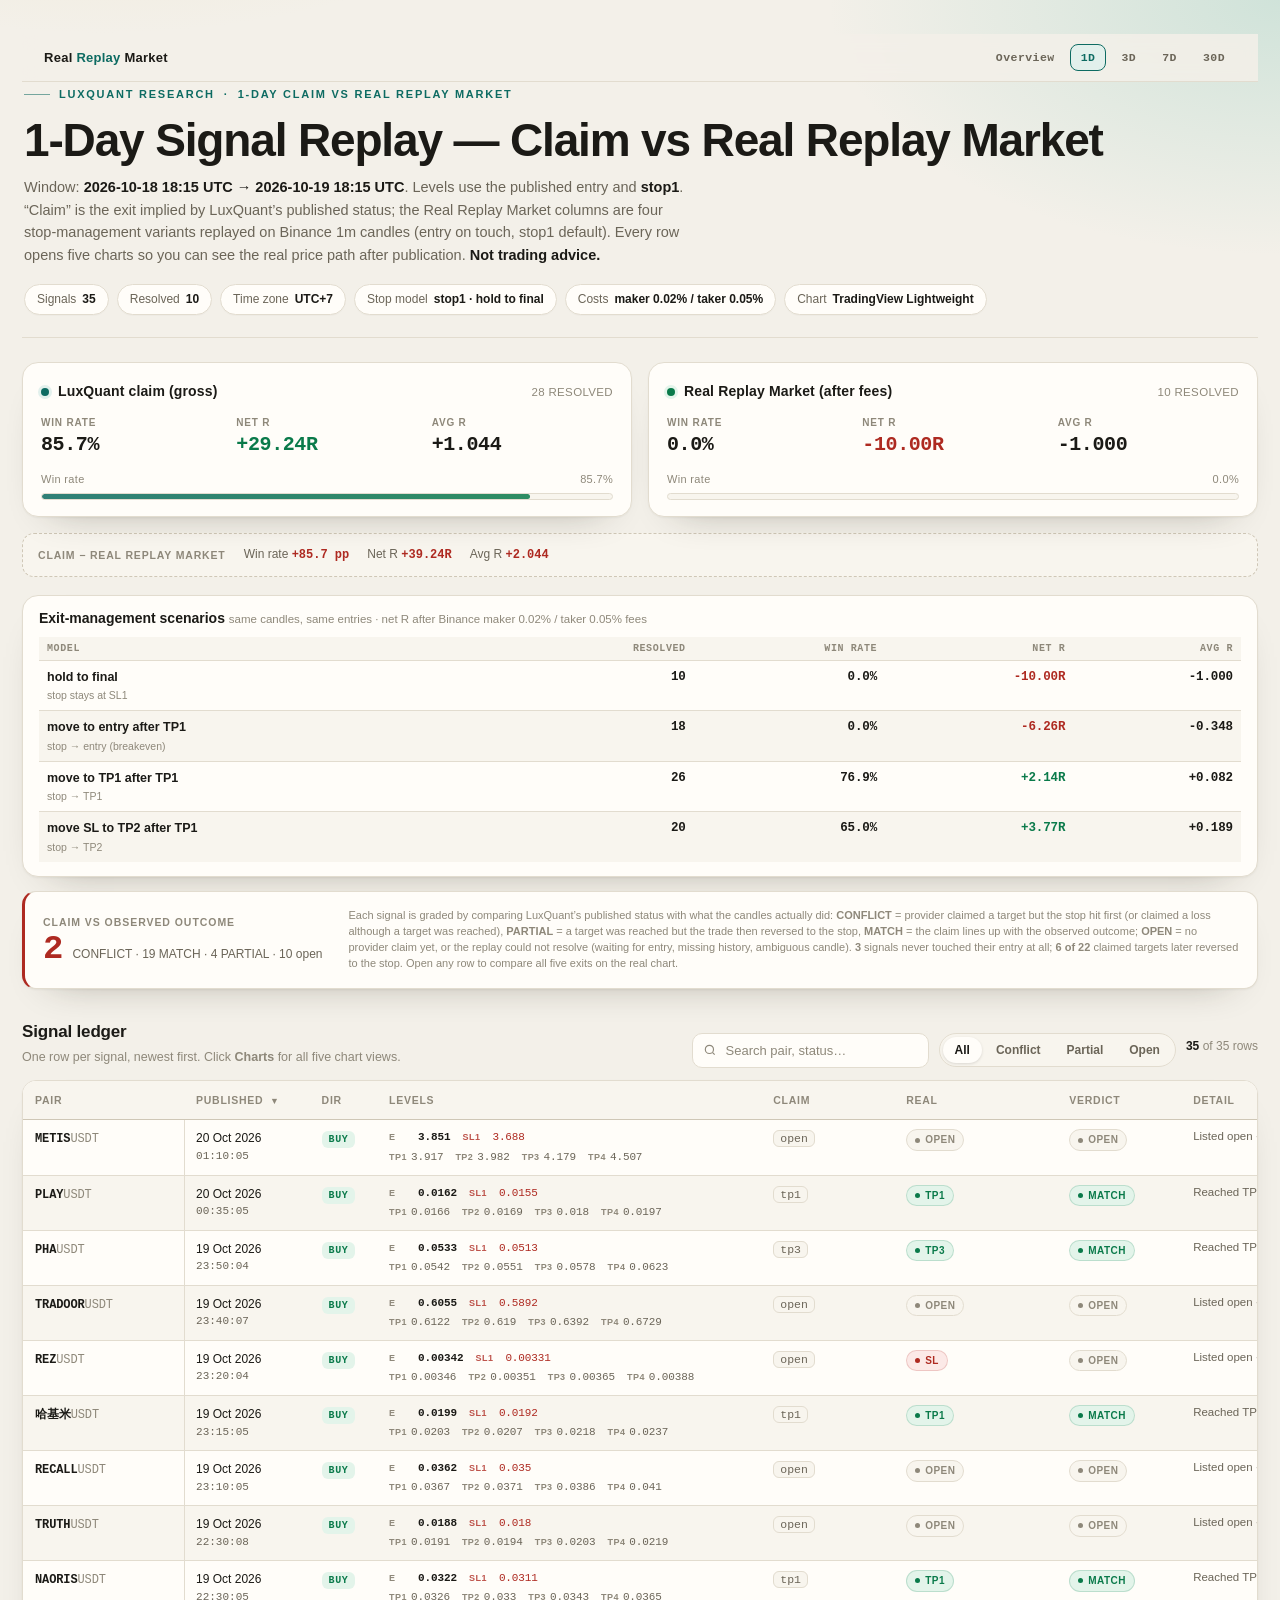
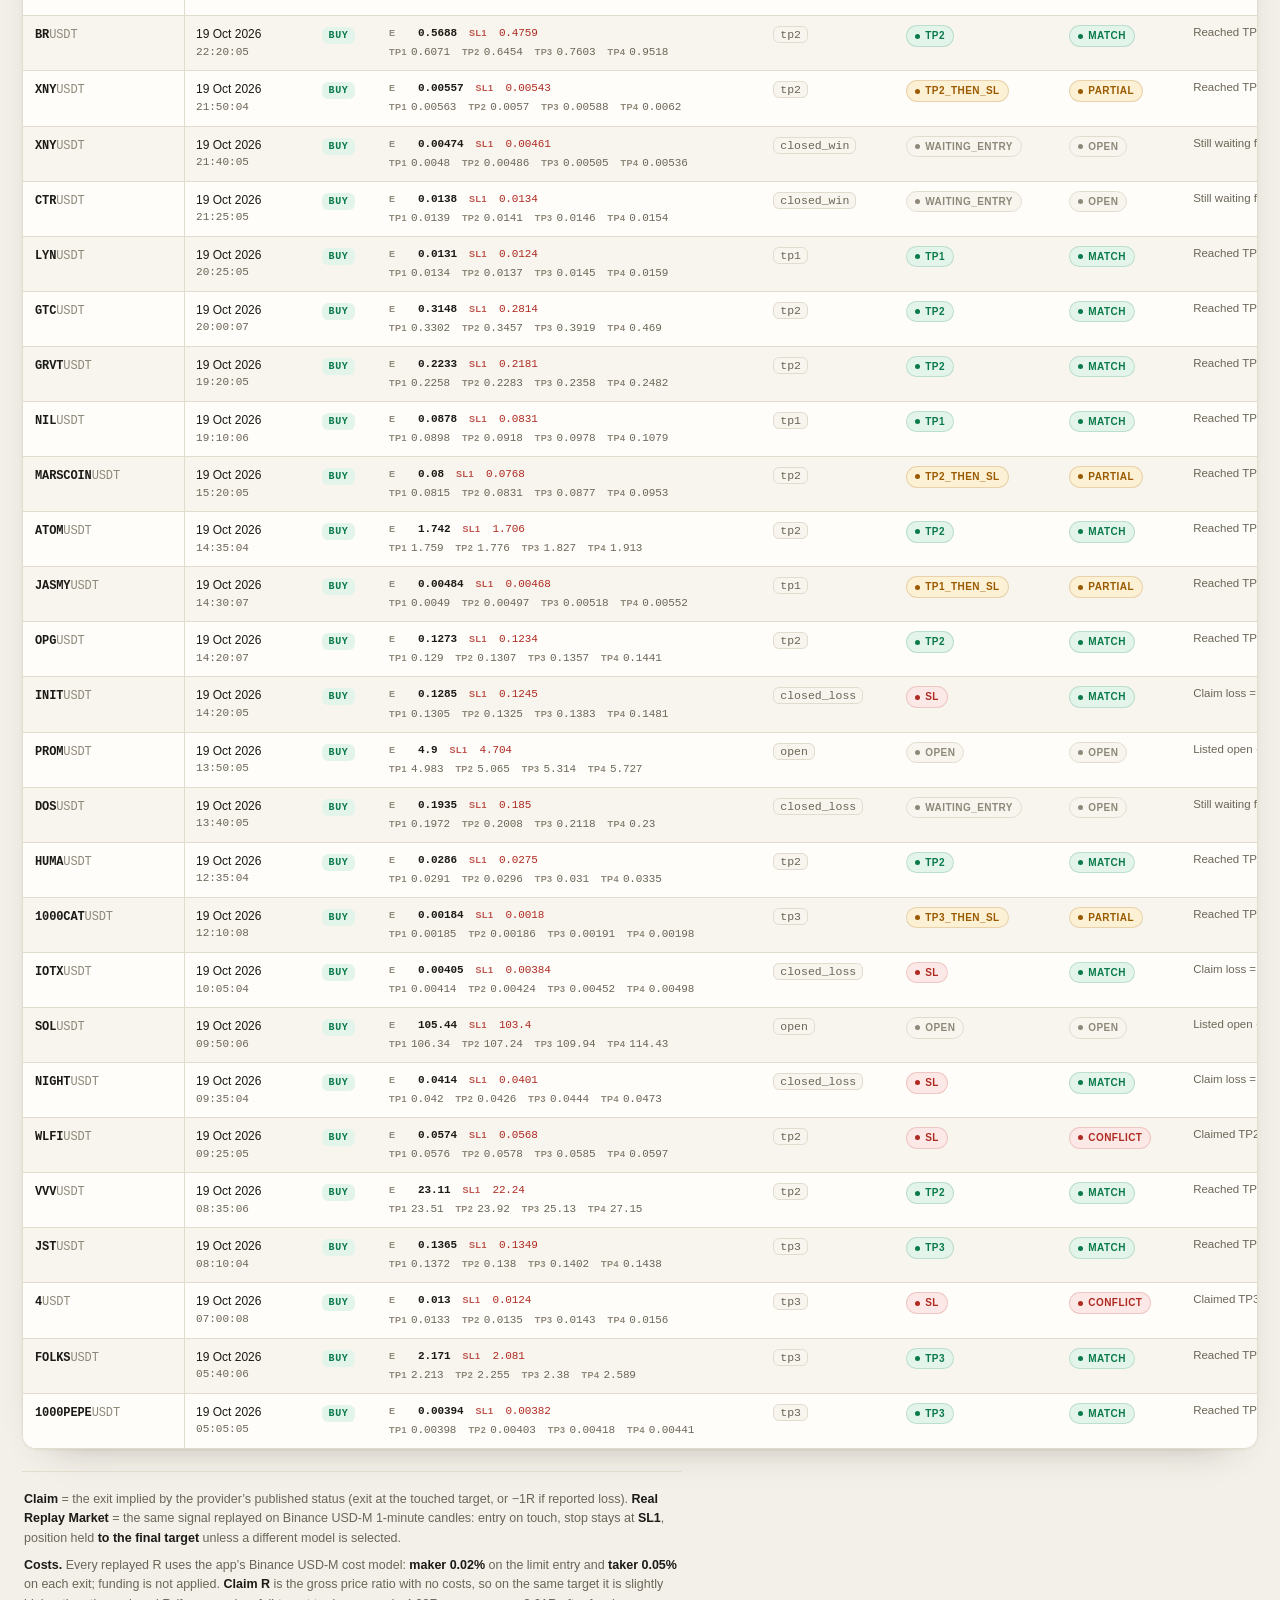
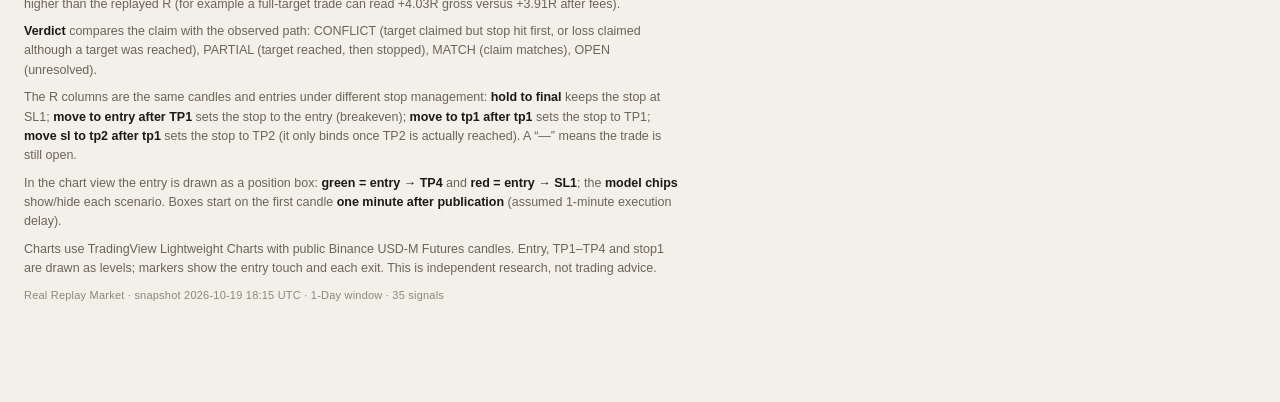
==== 1d.html @ 394d04d6 "Clarify costs: replayed R includes Binance maker/taker fees, claim R is gross" ====
<!doctype html>
<html lang="en">
<head>
<meta charset="utf-8">
<meta name="viewport" content="width=device-width, initial-scale=1">
<meta name="color-scheme" content="light dark">
<link rel="icon" href="data:,">
<meta name="description" content="LuxQuant signal replay: published claims compared with an independent 1-minute candle replay across 1, 3, 7 and 30 days.">
<title>1-Day Claim vs Real Replay Market · LuxQuant research</title>
<link rel="stylesheet" href="assets/style.css">
</head>
<body>
<nav class="nav"><div class="nav-in">
  <div class="brand">Real <span>Replay</span> Market</div>
  <div class="nav-links">
    <a href="index.html" class="">Overview</a>
    <a href="1d.html" class="on">1D</a>
    <a href="3d.html" class="">3D</a>
    <a href="7d.html" class="">7D</a>
    <a href="30d.html" class="">30D</a>
  </div>
</div></nav>
<div class="wrap">
<header class="hero">
    <div class="eyebrow"><span class="rule"></span>LuxQuant research<span>·</span>1-Day claim vs Real Replay Market</div>
    <h1>1-Day Signal Replay — Claim vs Real Replay Market</h1>
    <p class="lede">Window: <b>2026-10-18 18:15 UTC → 2026-10-19 18:15 UTC</b>.
    Levels use the published entry and <b>stop1</b>. “Claim” is the exit implied by LuxQuant’s published status;
    the Real Replay Market columns are four stop-management variants replayed on Binance 1m candles (entry on touch, stop1 default).
    Every row opens five charts so you can see the real price path after publication. <b>Not trading advice.</b></p>
    <ul class="chips">
      <li class="chip">Signals <b>35</b></li>
      <li class="chip">Resolved <b>10</b></li>
      <li class="chip">Time zone <b>UTC+7</b></li>
      <li class="chip">Stop model <b>stop1 · hold to final</b></li>
      <li class="chip">Costs <b>maker 0.02% / taker 0.05%</b></li>
      <li class="chip">Chart <b>TradingView Lightweight</b></li>
    </ul>
  </header><section class="grid-2" aria-label="Headline comparison">
    <article class="card">
      <div class="card-head"><h2><span class="dot"></span>LuxQuant claim (gross)</h2><span class="sub">28 resolved</span></div>
      <dl class="kpis">
        <div><dt>Win rate</dt><dd>85.7%</dd></div>
        <div><dt>Net R</dt><dd class="pos">+29.24R</dd></div>
        <div><dt>Avg R</dt><dd>+1.044</dd></div>
      </dl>
      <div class="bar"><div class="bar-top"><span>Win rate</span><span>85.7%</span></div>
      <div class="bar-track"><div class="bar-fill" style="--w:85.7%"></div></div></div>
    </article>
    <article class="card real">
      <div class="card-head"><h2><span class="dot"></span>Real Replay Market (after fees)</h2><span class="sub">10 resolved</span></div>
      <dl class="kpis">
        <div><dt>Win rate</dt><dd>0.0%</dd></div>
        <div><dt>Net R</dt><dd class="neg">-10.00R</dd></div>
        <div><dt>Avg R</dt><dd>-1.000</dd></div>
      </dl>
      <div class="bar"><div class="bar-top"><span>Win rate</span><span>0.0%</span></div>
      <div class="bar-track"><div class="bar-fill" style="--w:0.0%"></div></div></div>
    </article>
  </section><div class="delta-strip" aria-label="Real Replay Market minus claim">
    <span class="lbl">Claim − Real Replay Market</span>
    <span>Win rate <b class="neg">+85.7 pp</b></span>
    <span>Net R <b class="neg">+39.24R</b></span>
    <span>Avg R <b class="neg">+2.044</b></span>
  </div><section class="models" aria-label="Exit-management comparison">
    <h2>Exit-management scenarios <span>same candles, same entries · net R after Binance maker 0.02% / taker 0.05% fees</span></h2>
    <table class="model-table">
      <thead><tr><th>Model</th><th class="num">Resolved</th><th class="num">Win rate</th><th class="num">Net R</th><th class="num">Avg R</th></tr></thead>
      <tbody><tr><td><b>hold to final</b><span class="mnote">stop stays at SL1</span></td><td class="num">10</td><td class="num">0.0%</td><td class="num neg">-10.00R</td><td class="num">-1.000</td></tr>
<tr><td><b>move to entry after TP1</b><span class="mnote">stop → entry (breakeven)</span></td><td class="num">18</td><td class="num">0.0%</td><td class="num neg">-6.26R</td><td class="num">-0.348</td></tr>
<tr><td><b>move to TP1 after TP1</b><span class="mnote">stop → TP1</span></td><td class="num">26</td><td class="num">76.9%</td><td class="num pos">+2.14R</td><td class="num">+0.082</td></tr>
<tr><td><b>move SL to TP2 after TP1</b><span class="mnote">stop → TP2</span></td><td class="num">20</td><td class="num">65.0%</td><td class="num pos">+3.77R</td><td class="num">+0.189</td></tr></tbody>
    </table>
  </section><section class="quality" aria-label="Claim vs observation">
    <div class="quality-head">
      <span class="quality-eyebrow">Claim vs observed outcome</span>
      <div class="quality-number"><strong>2</strong>
      <span>CONFLICT · 19 MATCH · 4 PARTIAL · 10 open</span></div>
    </div>
    <div class="quality-body">
      <p class="quality-note" style="margin-top:0">Each signal is graded by comparing LuxQuant’s published status with what the candles actually did:
      <b>CONFLICT</b> = provider claimed a target but the stop hit first (or claimed a loss although a target was reached),
      <b>PARTIAL</b> = a target was reached but the trade then reversed to the stop,
      <b>MATCH</b> = the claim lines up with the observed outcome; <b>OPEN</b> = no provider claim yet, or the replay
      could not resolve (waiting for entry, missing history, ambiguous candle).
      <b>3</b> signals never touched their entry at all; <b>6 of 22</b>
      claimed targets later reversed to the stop. Open any row to compare all five exits on the real chart.</p>
    </div>
  </section><div class="data-head">
      <div>
        <h2>Signal ledger</h2>
        <p>One row per signal, newest first. Click <b>Charts</b> for all five chart views.</p>
      </div>
      <div class="toolbar">
        <div class="search" id="searchBox">
          <svg viewBox="0 0 24 24" aria-hidden="true"><circle cx="11" cy="11" r="7"></circle><path d="m20 20-3.5-3.5"></path></svg>
          <input id="search" type="search" placeholder="Search pair, status…" autocomplete="off" aria-label="Search signals">
        </div>
        <div class="seg" role="group" aria-label="Filter rows">
          <button type="button" data-filter="all" aria-pressed="true">All</button>
          <button type="button" data-filter="conflict" aria-pressed="false">Conflict</button>
          <button type="button" data-filter="partial" aria-pressed="false">Partial</button>
          <button type="button" data-filter="open" aria-pressed="false">Open</button>
        </div>
        <span id="rowCount"><b>35</b> of 35 rows</span>
      </div>
    </div>
    <div class="table-wrap">
      <table>
        <thead><tr>
          <th>Pair</th><th data-sort="time" data-col="posted">Published <span class="arrow" data-arrow="posted">▼</span></th><th>Dir</th><th>Levels</th>
          <th>Claim</th><th>Real</th><th>Verdict</th><th>Detail</th>
          <th class="num" data-sort="num" data-col="claim">Claim R (gross) <span class="arrow" data-arrow="claim"></span></th>
          <th class="num" data-sort="num" data-col="r_hold">hold to final <span class="arrow" data-arrow="r_hold"></span></th><th class="num" data-sort="num" data-col="r_entry">move to entry after TP1 <span class="arrow" data-arrow="r_entry"></span></th><th class="num" data-sort="num" data-col="r_tp1">move to TP1 after TP1 <span class="arrow" data-arrow="r_tp1"></span></th><th class="num" data-sort="num" data-col="r_tp2">move SL to TP2 after TP1 <span class="arrow" data-arrow="r_tp2"></span></th>
          <th>Charts</th>
        </tr></thead>
        <tbody id="tbody"></tbody>
      </table>
    </div><div class="modal" id="modal" aria-hidden="true">
  <div class="modal-card" role="dialog" aria-modal="true">
    <div class="modal-head">
      <span id="mDir" class="dir long">BUY</span>
      <h3 id="mTitle">—</h3>
      <button class="close" id="mClose" type="button">Close ×</button>
    </div>
    <div class="modal-meta" id="mMeta"></div>
    <div class="model-toggle" id="modelToggle" role="group" aria-label="Show models"><button type="button" class="mtog" data-model="claim" aria-pressed="true">Claim</button> <button type="button" class="mtog" data-model="hold" aria-pressed="true">Hold</button> <button type="button" class="mtog" data-model="entry" aria-pressed="true">Entry</button> <button type="button" class="mtog" data-model="tp1" aria-pressed="true">TP1</button> <button type="button" class="mtog" data-model="tp2" aria-pressed="true">TP2</button></div>
    <div class="chart-grid">
<div class="chart-panel claim"><div class="cp-head"><b>LuxQuant claim</b><span class="r" id="r_claim">—</span></div><div class="chart-box" id="chart_claim"></div><div class="cp-note" id="note_claim">—</div></div>
<div class="chart-panel app"><div class="cp-head"><b>hold to final</b><span class="r" id="r_hold">—</span></div><div class="chart-box" id="chart_hold"></div><div class="cp-note" id="note_hold">—</div></div>
<div class="chart-panel app"><div class="cp-head"><b>move to entry after TP1</b><span class="r" id="r_entry">—</span></div><div class="chart-box" id="chart_entry"></div><div class="cp-note" id="note_entry">—</div></div>
<div class="chart-panel app"><div class="cp-head"><b>move to TP1 after TP1</b><span class="r" id="r_tp1">—</span></div><div class="chart-box" id="chart_tp1"></div><div class="cp-note" id="note_tp1">—</div></div>
<div class="chart-panel app"><div class="cp-head"><b>move SL to TP2 after TP1</b><span class="r" id="r_tp2">—</span></div><div class="chart-box" id="chart_tp2"></div><div class="cp-note" id="note_tp2">—</div></div>
    </div>
  </div>
</div><footer class="notes">
  <p><b>Claim</b> = the exit implied by the provider’s published status (exit at the touched target, or −1R if reported loss).
  <b>Real Replay Market</b> = the same signal replayed on Binance USD-M 1-minute candles: entry on touch, stop stays at <b>SL1</b>,
  position held <b>to the final target</b> unless a different model is selected.</p>
  <p><b>Costs.</b> Every replayed R uses the app’s Binance USD-M cost model: <b>maker 0.02%</b> on the limit entry and
  <b>taker 0.05%</b> on each exit; funding is not applied. <b>Claim R</b> is the gross price ratio with no costs, so on the same
  target it is slightly higher than the replayed R (for example a full-target trade can read +4.03R gross versus +3.91R after fees).</p>
  <p><b>Verdict</b> compares the claim with the observed path: CONFLICT (target claimed but stop hit first, or loss claimed
  although a target was reached), PARTIAL (target reached, then stopped), MATCH (claim matches), OPEN (unresolved).</p>
  <p>The R columns are the same candles and entries under different stop management:
  <b>hold to final</b> keeps the stop at SL1; <b>move to entry after TP1</b> sets the stop to the entry (breakeven);
  <b>move to tp1 after tp1</b> sets the stop to TP1; <b>move sl to tp2 after tp1</b> sets the stop to TP2 (it only binds
  once TP2 is actually reached). A “—” means the trade is still open.</p>
  <p>In the chart view the entry is drawn as a position box: <b>green = entry → TP4</b> and <b>red = entry → SL1</b>;
  the <b>model chips</b> show/hide each scenario. Boxes start on the first candle <b>one minute after publication</b>
  (assumed 1-minute execution delay).</p>
  <p>Charts use TradingView Lightweight Charts with public Binance USD-M Futures candles. Entry, TP1–TP4 and stop1 are drawn as levels;
  markers show the entry touch and each exit. This is independent research, not trading advice.</p>
  <p class="foot">Real Replay Market · snapshot 2026-10-19 18:15 UTC · 1-Day window · 35 signals</p>
</footer>
</div>
<script>window.DATA_URL="data/1d.json";</script>
<script src="assets/lightweight-charts.js"></script>
<script src="assets/app.js"></script>
</body>
</html>
---- assets/style.css ----
*{box-sizing:border-box}
:root{
  color-scheme:light dark;
  --bg:#f3f0e9;
  --bg-glow-a:rgba(233,213,158,.42);
  --bg-glow-b:rgba(126,196,181,.30);
  --surface:#fffdf9;
  --surface-2:#f8f5ee;
  --hover:#f1ebdf;
  --line:#e2dccf;
  --line-strong:#cfc7b6;
  --ink:#1b1a16;
  --muted:#6b6558;
  --faint:#8e887a;
  --accent:#0d6b62;
  --accent-soft:#e2f0ec;
  --pos:#0a7a4a;
  --pos-bg:#e3f4ea;
  --neg:#ae2a21;
  --neg-bg:#fce9e7;
  --warn:#995a00;
  --warn-bg:#fcf0d5;
  --neutral:#555b63;
  --neutral-bg:#eef0f2;
  --radius:16px;
  --shadow:0 1px 2px rgba(38,31,15,.05),0 18px 40px -30px rgba(38,31,15,.45);
  --mono:"SF Mono",ui-monospace,"JetBrains Mono",Menlo,Consolas,monospace;
  --sans:-apple-system,BlinkMacSystemFont,"Inter","Segoe UI",Roboto,Helvetica,Arial,sans-serif;
}
@media (prefers-color-scheme:dark){
  :root{
    --bg:#0e1013;
    --bg-glow-a:rgba(174,138,48,.12);
    --bg-glow-b:rgba(46,128,116,.14);
    --surface:#15181d;
    --surface-2:#191d23;
    --hover:#21262e;
    --line:#272c34;
    --line-strong:#3a424d;
    --ink:#eae8e2;
    --muted:#a29e94;
    --faint:#7e7a71;
    --accent:#63cfc0;
    --accent-soft:#11302c;
    --pos:#54cb92;
    --pos-bg:#112a20;
    --neg:#ff8d83;
    --neg-bg:#311715;
    --warn:#f0b658;
    --warn-bg:#2e2411;
    --neutral:#aab1ba;
    --neutral-bg:#20252c;
    --shadow:0 1px 2px rgba(0,0,0,.4),0 18px 40px -30px rgba(0,0,0,.9);
  }
}
html{scroll-behavior:smooth}
body{
  margin:0;
  padding:34px 22px 90px;
  background:
    radial-gradient(900px 520px at 8% -8%,var(--bg-glow-a),transparent 62%),
    radial-gradient(780px 440px at 100% 0%,var(--bg-glow-b),transparent 58%),
    var(--bg);
  color:var(--ink);
  font:15px/1.55 var(--sans);
  -webkit-font-smoothing:antialiased;
}
.wrap{max-width:1480px;margin:0 auto}
a{color:var(--accent)}

/* ---------- hero ---------- */
.hero{padding:4px 2px 22px;border-bottom:1px solid var(--line);margin-bottom:24px}
.eyebrow{display:flex;align-items:center;gap:9px;font-size:11px;font-weight:700;letter-spacing:.16em;text-transform:uppercase;color:var(--accent)}
.eyebrow .rule{width:26px;height:1px;background:currentColor;opacity:.55}
h1{font-size:clamp(30px,4.2vw,46px);line-height:1.03;letter-spacing:-.025em;margin:14px 0 12px;font-weight:750}
.lede{max-width:82ch;margin:0 0 18px;color:var(--muted);font-size:14.5px}
.lede b{color:var(--ink);font-weight:650}
.chips{display:flex;flex-wrap:wrap;gap:8px;margin:0;padding:0;list-style:none}
.chip{display:inline-flex;align-items:baseline;gap:6px;border:1px solid var(--line);background:var(--surface);border-radius:999px;padding:5px 12px;font-size:12px;color:var(--muted);box-shadow:0 1px 0 rgba(0,0,0,.02)}
.chip b{color:var(--ink);font-weight:650;font-variant-numeric:tabular-nums}

/* ---------- cards ---------- */
.grid-2{display:grid;grid-template-columns:repeat(auto-fit,minmax(330px,1fr));gap:16px}
.card{border:1px solid var(--line);background:var(--surface);border-radius:var(--radius);padding:18px 18px 16px;box-shadow:var(--shadow)}
.card-head{display:flex;align-items:baseline;justify-content:space-between;gap:12px;margin-bottom:12px}
.card h2{margin:0;font-size:14px;letter-spacing:.01em;font-weight:700;display:flex;align-items:center;gap:9px}
.card h2 .dot{width:8px;height:8px;border-radius:50%;background:var(--accent);box-shadow:0 0 0 3px var(--accent-soft)}
.card.real h2 .dot{background:var(--pos);box-shadow:0 0 0 3px var(--pos-bg)}
.card .sub{font-size:11.5px;color:var(--faint);letter-spacing:.03em;text-transform:uppercase;white-space:nowrap}
.kpis{display:grid;grid-template-columns:repeat(auto-fit,minmax(88px,1fr));gap:12px 14px;margin:0}
.kpis div{min-width:0}
.kpis dt{font-size:10px;letter-spacing:.08em;text-transform:uppercase;color:var(--faint);font-weight:700}
.kpis dd{margin:3px 0 0;font:600 20px/1.15 var(--mono);font-variant-numeric:tabular-nums;letter-spacing:-.02em;white-space:nowrap}
.kpis dd.pos{color:var(--pos)} .kpis dd.neg{color:var(--neg)}
.bar{margin-top:15px}
.bar-top{display:flex;justify-content:space-between;font-size:11px;color:var(--faint);margin-bottom:5px;letter-spacing:.03em}
.bar-track{height:7px;border-radius:999px;background:var(--surface-2);border:1px solid var(--line);overflow:hidden}
.bar-fill{height:100%;width:var(--w);border-radius:999px;background:linear-gradient(90deg,var(--accent),var(--pos));opacity:.85}
.card.real .bar-fill{background:linear-gradient(90deg,var(--pos),#3aa877)}
.delta-strip{display:flex;flex-wrap:wrap;gap:8px 18px;align-items:center;margin:16px 0 0;padding:11px 15px;border:1px dashed var(--line-strong);border-radius:12px;background:var(--surface-2);font-size:12px;color:var(--muted)}
.delta-strip .lbl{font-size:10.5px;text-transform:uppercase;letter-spacing:.08em;color:var(--faint);font-weight:700}
.delta-strip b{font-family:var(--mono);font-weight:600;font-variant-numeric:tabular-nums}
.delta-strip b.neg{color:var(--neg)} .delta-strip b.pos{color:var(--pos)}

/* ---------- claim versus replay conflicts ---------- */
.quality{
  display:flex;flex-wrap:wrap;align-items:center;gap:16px 26px;
  margin-top:14px;padding:16px 18px;border:1px solid var(--line);border-left:3px solid var(--neg);
  border-radius:14px;background:var(--surface);box-shadow:var(--shadow);
}
.quality-head{min-width:205px}
.quality-eyebrow{display:block;font-size:10.5px;letter-spacing:.09em;text-transform:uppercase;color:var(--faint);font-weight:700}
.quality-number{display:flex;align-items:baseline;gap:10px;margin-top:2px}
.quality-number strong{font:700 34px/1 var(--mono);letter-spacing:-.03em;color:var(--neg)}
.quality-number span{font-size:12px;color:var(--muted)}
.quality-body{flex:1 1 420px;min-width:250px}
.qbar{display:flex;height:9px;border-radius:999px;overflow:hidden;background:var(--surface-2);border:1px solid var(--line)}
.qbar span{display:block;height:100%;width:var(--w);flex:0 0 auto}
.qbar .hard{background:var(--neg)}
.qbar .late{background:#d98a3a}
.qbar .other{background:var(--faint);opacity:.55}
.qbar .ok{background:linear-gradient(90deg,var(--pos),#3aa877);opacity:.8}
.quality-legend{display:flex;flex-wrap:wrap;gap:4px 18px;margin-top:8px;font-size:12px;color:var(--muted)}
.quality-legend b{font-family:var(--mono);color:var(--ink)}
.quality-legend em{font-style:normal;color:var(--faint);margin-left:4px}
.quality-legend .dot{display:inline-block;width:7px;height:7px;border-radius:2px;margin-right:5px;vertical-align:0}
.quality-legend .dot.hard{background:var(--neg)}
.quality-legend .dot.late{background:#d98a3a}
.quality-legend .dot.other{background:var(--faint);opacity:.55}
.quality-legend .dot.ok{background:var(--pos)}
.quality-note{flex:1 0 100%;margin:0;font-size:11px;line-height:1.45;color:var(--faint)}

.scenarios{display:grid;grid-template-columns:repeat(auto-fit,minmax(260px,1fr));gap:14px;margin-top:14px}
.scenario{border:1px solid var(--line);border-left:3px solid var(--accent);border-radius:12px;background:var(--surface);padding:14px 16px;box-shadow:var(--shadow)}
.scenario.alt{border-left-color:var(--warn)}
.scenario h3{margin:0 0 2px;font-size:12px;text-transform:uppercase;letter-spacing:.08em;color:var(--faint);font-weight:700}
.scenario .lead{font:600 24px/1.2 var(--mono);font-variant-numeric:tabular-nums;letter-spacing:-.02em;margin:2px 0 8px}
.scenario .lead small{font:500 11px var(--sans);color:var(--faint);letter-spacing:0;margin-left:6px}
.scenario dl{display:flex;flex-wrap:wrap;gap:5px 18px;margin:0;font-size:12px;color:var(--muted)}
.scenario dl div{display:flex;gap:6px;align-items:baseline}
.scenario dt{font-size:10.5px;text-transform:uppercase;letter-spacing:.06em;color:var(--faint)}
.scenario dd{margin:0;font-family:var(--mono);font-variant-numeric:tabular-nums;color:var(--ink)}

/* ---------- legend ---------- */
.panel{margin:24px 0 0;border:1px solid var(--line);border-radius:14px;background:var(--surface);box-shadow:var(--shadow);overflow:hidden}
.panel>summary{cursor:pointer;list-style:none;display:flex;align-items:center;gap:10px;padding:14px 18px;font-size:12px;font-weight:700;letter-spacing:.07em;text-transform:uppercase;color:var(--muted);user-select:none}
.panel>summary::-webkit-details-marker{display:none}
.panel>summary::after{content:"+";margin-left:auto;font-size:16px;line-height:1;color:var(--faint)}
.panel[open]>summary::after{content:"–"}
.panel>summary:hover{background:var(--surface-2)}
.legend-grid{display:grid;grid-template-columns:repeat(auto-fit,minmax(240px,1fr));gap:10px;padding:0 16px 16px}
.legend-item{border:1px solid var(--line);background:var(--surface-2);border-radius:10px;padding:10px 12px}
.legend-item b{display:block;font-family:var(--mono);font-size:11.5px;letter-spacing:.02em}
.legend-item span{display:block;margin-top:3px;color:var(--muted);font-size:12.5px;line-height:1.4}

/* ---------- toolbar ---------- */
.data-head{display:flex;flex-wrap:wrap;align-items:flex-end;justify-content:space-between;gap:14px;margin:30px 0 12px}
.data-head h2{margin:0;font-size:17px;letter-spacing:-.01em}
.data-head p{margin:3px 0 0;font-size:12.5px;color:var(--faint)}
.toolbar{display:flex;flex-wrap:wrap;align-items:center;gap:10px}
.search{position:relative;flex:1 1 230px;max-width:360px;min-width:200px}
.search svg{position:absolute;left:11px;top:50%;transform:translateY(-50%);width:14px;height:14px;stroke:var(--faint);fill:none;stroke-width:2}
.search input{
  width:100%;padding:9px 34px 9px 33px;border:1px solid var(--line);border-radius:10px;
  background:var(--surface);color:var(--ink);font:13px var(--sans);outline:none;
  transition:border-color .15s,box-shadow .15s;
}
.search input:focus{border-color:var(--accent);box-shadow:0 0 0 3px var(--accent-soft)}
.search input::placeholder{color:var(--faint)}
.search .clear{position:absolute;right:6px;top:50%;transform:translateY(-50%);border:0;background:transparent;color:var(--faint);font-size:16px;line-height:1;cursor:pointer;padding:4px 6px;border-radius:6px;display:none}
.search.has-value .clear{display:block}
.seg{display:inline-flex;gap:2px;padding:3px;background:var(--surface-2);border:1px solid var(--line);border-radius:999px}
.seg button{border:0;background:transparent;color:var(--muted);font:600 12px var(--sans);padding:6px 12px;border-radius:999px;cursor:pointer;transition:background .15s,color .15s;white-space:nowrap}
.seg button:hover{color:var(--ink)}
.seg button[aria-pressed=true]{background:var(--surface);color:var(--ink);box-shadow:0 1px 3px rgba(0,0,0,.12)}
#rowCount{font-size:12px;color:var(--faint);font-variant-numeric:tabular-nums;white-space:nowrap;padding-bottom:8px}
#rowCount b{color:var(--ink)}

/* ---------- table ---------- */
.table-wrap{
  border:1px solid var(--line);border-radius:14px;overflow:auto;
  background:var(--surface);box-shadow:var(--shadow);scrollbar-color:var(--line-strong) transparent;
}
.sticky-head{
  position:fixed;top:0;z-index:60;display:none;overflow:hidden;
  background:var(--surface-2);border-bottom:1px solid var(--line-strong);
  box-shadow:0 10px 24px -18px rgba(0,0,0,.55);
}
.sticky-head.on{display:block}
.sh-viewport{overflow:hidden;width:100%}
.sh-table{table-layout:fixed;margin:0;min-width:0}
table{border-collapse:separate;border-spacing:0;width:100%;min-width:1760px;font-size:12.5px}
thead th{
  position:sticky;top:0;z-index:3;background:var(--surface-2);text-align:left;
  font-size:10.5px;font-weight:700;letter-spacing:.07em;text-transform:uppercase;color:var(--faint);
  padding:11px 12px;border-bottom:1px solid var(--line-strong);white-space:nowrap;
}
thead th[data-sortable]{cursor:pointer;user-select:none}
thead th[data-sortable]:hover{color:var(--ink)}
thead th[data-sortable]:focus-visible{outline:2px solid var(--accent);outline-offset:-2px;color:var(--ink)}
th.num{text-align:right}
.sort-mark::after{content:"↕";margin-left:6px;opacity:.3;font-size:10px}
th[aria-sort=ascending] .sort-mark::after{content:"↑";opacity:1;color:var(--accent)}
th[aria-sort=descending] .sort-mark::after{content:"↓";opacity:1;color:var(--accent)}
tbody td{padding:9px 12px;border-bottom:1px solid var(--line);vertical-align:top;background:var(--row,var(--surface));white-space:nowrap}
tbody tr:nth-child(even){--row:var(--surface-2)}
tbody tr:hover{--row:var(--hover)}
tbody tr:last-child td{border-bottom:0}
td.num{text-align:right;font-family:var(--mono);font-variant-numeric:tabular-nums;font-weight:600;letter-spacing:-.01em}
td.num.pos{color:var(--pos)} td.num.neg{color:var(--neg)} td.num.zero{color:var(--faint)}
th:first-child,td:first-child{position:sticky;left:0;z-index:2}
thead th:first-child{z-index:4}
td:first-child{box-shadow:1px 0 0 var(--line)}
.c-pair{min-width:138px}
.pair{font-family:var(--mono);font-weight:650;font-size:12px;letter-spacing:-.01em}
.pair .sfx{color:var(--faint);font-weight:500}
.c-time{font-variant-numeric:tabular-nums}
.c-time .d{display:block;font-size:12px;color:var(--ink);white-space:nowrap}
.c-time .h{display:block;font-family:var(--mono);font-size:11px;color:var(--muted)}
.c-time .tz{display:none}
.c-levels{min-width:252px}
.lv{display:flex;flex-direction:column;gap:2px}
.lv-row{display:flex;align-items:baseline;gap:12px;white-space:nowrap}
.lv-pair{display:inline-flex;align-items:baseline;gap:4px}
.lv-k{font-size:9px;letter-spacing:.05em;color:var(--faint);font-weight:700;min-width:17px}
.lv-k.sl{color:var(--neg);opacity:.8}
.lv-v{font-family:var(--mono);font-size:11px;font-variant-numeric:tabular-nums;letter-spacing:-.01em;color:var(--muted)}
.lv-v.entry{color:var(--ink);font-weight:600}
.lv-v.sl{color:var(--neg)}
.lv-empty{color:var(--faint)}
.claim{font-family:var(--mono);font-size:11.5px;color:var(--muted);background:var(--surface-2);border:1px solid var(--line);border-radius:6px;padding:1px 6px}
tbody tr:hover .claim{background:var(--surface)}

/* pills */
.pill{display:inline-flex;align-items:center;gap:5px;padding:2px 8px;border-radius:999px;font-size:10px;font-weight:700;letter-spacing:.045em;white-space:nowrap;border:1px solid transparent}
.pill::before{content:"";width:5px;height:5px;border-radius:50%;background:currentColor;flex:none}
.pill.pos{color:var(--pos);background:var(--pos-bg);border-color:color-mix(in srgb,var(--pos) 18%,transparent)}
.pill.neg{color:var(--neg);background:var(--neg-bg);border-color:color-mix(in srgb,var(--neg) 18%,transparent)}
.pill.warn{color:var(--warn);background:var(--warn-bg);border-color:color-mix(in srgb,var(--warn) 20%,transparent)}
.pill.neutral{color:var(--neutral);background:var(--neutral-bg);border-color:color-mix(in srgb,var(--neutral) 15%,transparent)}
.pill.muted{color:var(--faint);background:var(--surface-2);border-color:var(--line)}

/* timeline */
.c-timeline{min-width:210px;white-space:normal}
.tl summary{
  display:inline-flex;align-items:center;gap:6px;cursor:pointer;list-style:none;
  font-size:11px;font-weight:600;color:var(--muted);white-space:nowrap;
  border:1px dashed var(--line-strong);border-radius:7px;padding:3px 8px;background:transparent;
}
.tl summary::-webkit-details-marker{display:none}
.tl summary:hover{border-style:solid;color:var(--ink);background:var(--surface)}
.tl-n{font-family:var(--mono);font-weight:700;color:var(--ink)}
.tl-caret{width:0;height:0;border-left:4px solid transparent;border-right:4px solid transparent;border-top:5px solid var(--faint);transition:transform .15s}
.tl[open] .tl-caret{transform:rotate(180deg)}
.tl-body{display:flex;flex-wrap:wrap;gap:3px;margin-top:7px;max-width:430px}
.ev{display:inline-flex;align-items:baseline;gap:4px;font-family:var(--mono);font-size:10px;line-height:1.5;padding:1px 6px;border-radius:5px;background:var(--neutral-bg);color:var(--neutral);white-space:nowrap}
.ev em{font-style:normal;opacity:.68;font-size:9.5px}
.ev.entry{background:var(--accent-soft);color:var(--accent)}
.ev.tp{background:var(--pos-bg);color:var(--pos)}
.ev.sl{background:var(--neg-bg);color:var(--neg)}
.ev.retrace{background:var(--surface-2);color:var(--faint);border:1px solid var(--line)}
.tl-empty{color:var(--faint)}

tr.hidden{display:none}

/* ---------- footer ---------- */
.notes{margin-top:22px;padding:18px 2px 0;border-top:1px solid var(--line);font-size:12.5px;color:var(--muted);max-width:95ch}
.notes p{margin:0 0 8px}
.notes b{color:var(--ink);font-weight:650}
.foot{margin-top:16px;font-size:11px;color:var(--faint);letter-spacing:.02em}

@media (max-width:760px){
  body{padding:22px 12px 70px}
  .card{padding:15px}
  .data-head{margin-top:22px}
  .table-wrap{max-height:none}
}
@media (prefers-reduced-motion:reduce){
  html{scroll-behavior:auto}
  *{transition:none!important}
}
@media print{
  :root{--bg:#fff;--surface:#fff;--surface-2:#f7f7f7;--ink:#000;--muted:#333;--line:#bbb;--line-strong:#999;color-scheme:light}
  body{padding:0;background:#fff}
  .toolbar,.search,.seg,#rowCount,.tl-caret{display:none!important}
  .sticky-head{display:none!important}
  .table-wrap{max-height:none;overflow:visible;box-shadow:none}
  .card,.panel,.scenario,.table-wrap{box-shadow:none}
  table{min-width:0;font-size:9px}
  thead th,tbody td{padding:4px 5px;white-space:normal}
  td:first-child,th:first-child{position:static;box-shadow:none}
  tbody tr{break-inside:avoid}
  .tl-body{display:flex!important}
  a{text-decoration:none;color:inherit}
}

.nav{position:sticky;top:0;z-index:90;background:color-mix(in srgb,var(--bg) 88%,transparent);backdrop-filter:blur(8px);border-bottom:1px solid var(--line)}
.nav-in{max-width:1280px;margin:0 auto;display:flex;align-items:center;gap:18px;flex-wrap:wrap;padding:10px 22px}
.nav .brand{font:750 13px var(--sans);letter-spacing:.02em}
.nav .brand span{color:var(--accent)}
.nav-links{display:flex;gap:4px;flex-wrap:wrap;margin-left:auto}
.nav-links a{font:600 11.5px var(--mono);letter-spacing:.04em;text-decoration:none;color:var(--muted);padding:6px 10px;border-radius:8px;border:1px solid transparent}
.nav-links a:hover{color:var(--ink);border-color:var(--line)}
.nav-links a.on{color:var(--accent);background:var(--accent-soft);border-color:var(--accent)}
.dir{font:700 10px/1 var(--mono);letter-spacing:.06em;padding:3px 7px;border-radius:6px;text-transform:uppercase}
.dir.long{color:var(--pos);background:var(--pos-bg)}
.dir.short{color:var(--neg);background:var(--neg-bg)}
.chartbtn{font:600 11px var(--sans);border:1px solid var(--line-strong);background:var(--surface);color:var(--ink);border-radius:8px;padding:5px 10px;cursor:pointer}
.chartbtn:hover{border-color:var(--accent);color:var(--accent)}
.c-note{max-width:240px;font-size:11.5px;color:var(--muted);line-height:1.35}
th[data-sort]{cursor:pointer;user-select:none;white-space:nowrap}
th[data-sort]:hover{color:var(--ink)}
.arrow{font-size:9px;margin-left:3px;color:var(--faint)}
th[data-sort]:hover .arrow{color:var(--accent)}
.table-wrap{overflow-x:auto}
.table-wrap>table{min-width:2400px}
.models{margin:18px 0 0;border:1px solid var(--line);border-radius:var(--radius);background:var(--surface);box-shadow:var(--shadow);padding:14px 16px}
.models h2{margin:0 0 10px;font:700 14px/1.2 var(--sans)}
.models h2 span{font:400 11.5px var(--sans);color:var(--faint);letter-spacing:0}
.model-table{width:100%;border-collapse:collapse;min-width:0;table-layout:auto}
.model-table th{font:700 10px var(--mono);letter-spacing:.06em;text-transform:uppercase;color:var(--faint);text-align:left;padding:6px 8px;border-bottom:1px solid var(--line)}
.model-table th.num,.model-table td.num{text-align:right}
.model-table td{padding:7px 8px;border-bottom:1px solid var(--line);font-size:12.5px}
.model-table tr:last-child td{border-bottom:none}
.model-table .mnote{display:block;font-size:10.5px;color:var(--faint)}
.modal{position:fixed;inset:0;z-index:200;display:none;background:rgba(10,10,10,.62);backdrop-filter:blur(3px);padding:24px;overflow:auto}
.modal.on{display:block}
.modal-card{max-width:1280px;margin:0 auto;background:var(--surface);border:1px solid var(--line);border-radius:16px;box-shadow:var(--shadow);padding:18px}
.modal-head{display:flex;align-items:center;gap:12px;flex-wrap:wrap;margin-bottom:6px}
.modal-head h3{margin:0;font:750 20px/1.1 var(--sans)}
.modal-head .close{margin-left:auto;border:1px solid var(--line-strong);background:var(--surface);border-radius:8px;padding:6px 12px;cursor:pointer;color:var(--ink)}
.modal-meta{display:flex;flex-wrap:wrap;gap:6px 16px;font-size:12.5px;color:var(--muted);margin:2px 0 12px}
.model-toggle{display:flex;flex-wrap:wrap;gap:6px;margin:0 0 12px}
.mtog{font:600 11px var(--sans);border:1px solid var(--line-strong);background:var(--surface);color:var(--muted);border-radius:999px;padding:4px 12px;cursor:pointer}
.mtog[aria-pressed=true]{background:var(--accent-soft);border-color:var(--accent);color:var(--accent)}
.chart-panel.off{display:none}
.chart-grid{display:grid;grid-template-columns:1fr 1fr;gap:14px}
@media (max-width:900px){.chart-grid{grid-template-columns:1fr}}
.chart-panel{border:1px solid var(--line);border-radius:12px;background:var(--surface-2);overflow:hidden}
.chart-panel.claim{border-left:3px solid #b8860b}
.chart-panel.app{border-left:3px solid var(--pos)}
.chart-panel .cp-head{display:flex;justify-content:space-between;align-items:baseline;gap:8px;padding:10px 13px;border-bottom:1px solid var(--line)}
.chart-panel .cp-head b{font:700 12px var(--sans);letter-spacing:.03em}
.chart-panel .cp-head .r{font:700 13px var(--mono)}
.chart-panel .cp-head .r.pos{color:var(--pos)}.chart-panel .cp-head .r.neg{color:var(--neg)}
.chart-box{height:300px;width:100%;position:relative}
.chart-box canvas.posbox{position:absolute;left:0;top:0;pointer-events:none;z-index:6}
.cp-note{padding:8px 13px;font-size:11.5px;color:var(--faint);border-top:1px solid var(--line)}
.win-table{width:100%;border-collapse:collapse;min-width:0;table-layout:auto;margin-top:4px}
.win-table th{font:700 10px var(--mono);letter-spacing:.06em;text-transform:uppercase;color:var(--faint);text-align:left;padding:8px;border-bottom:1px solid var(--line);white-space:nowrap}
.win-table td{padding:10px 8px;border-bottom:1px solid var(--line);font-size:13px}
.win-table tr:last-child td{border-bottom:none}
.win-table .num{text-align:right;font-variant-numeric:tabular-nums}
.win-table a{color:var(--accent);text-decoration:none;font-weight:700}
.win-table a:hover{text-decoration:underline}
.method{margin:18px 0 0;border:1px solid var(--line);border-radius:var(--radius);background:var(--surface);box-shadow:var(--shadow);padding:16px 18px}
.method h2{margin:0 0 8px;font:700 14px/1.2 var(--sans)}
.method p{margin:8px 0;font-size:13px;color:var(--muted);line-height:1.55}
.method b{color:var(--ink)}
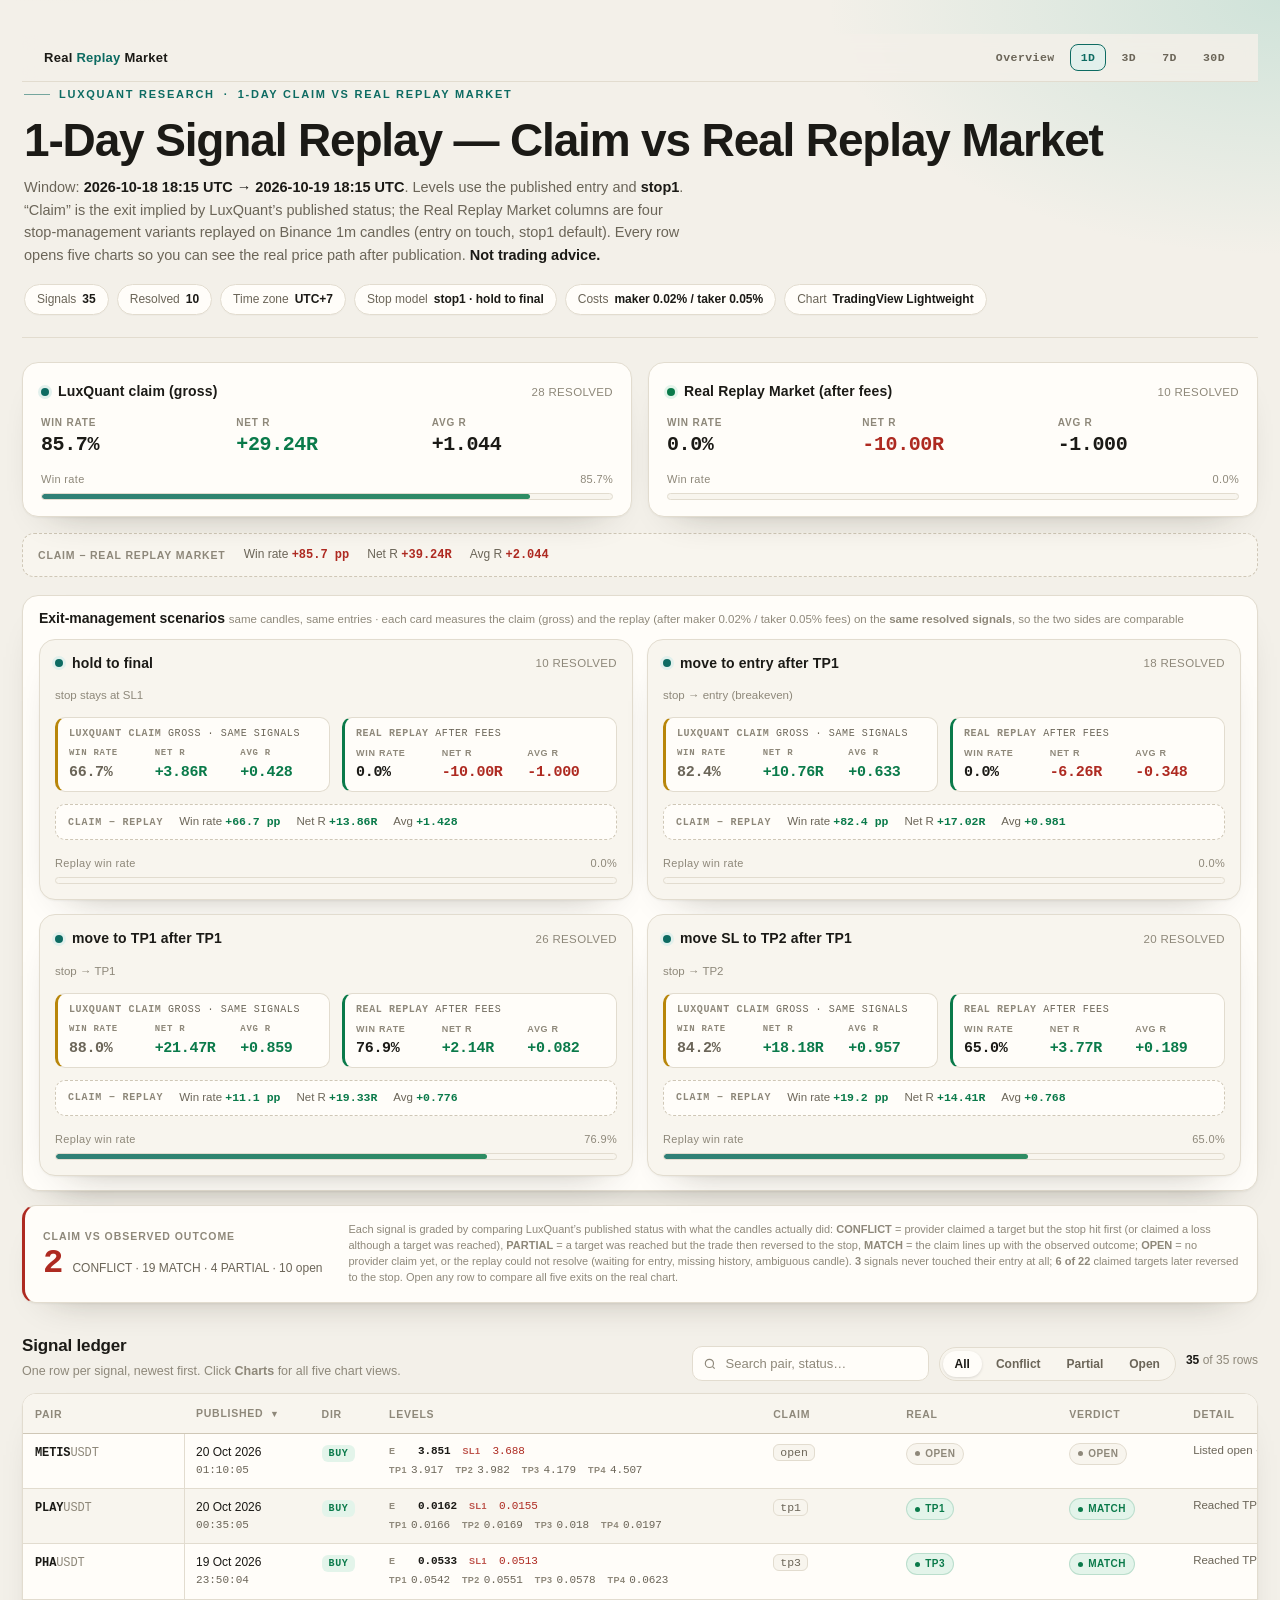
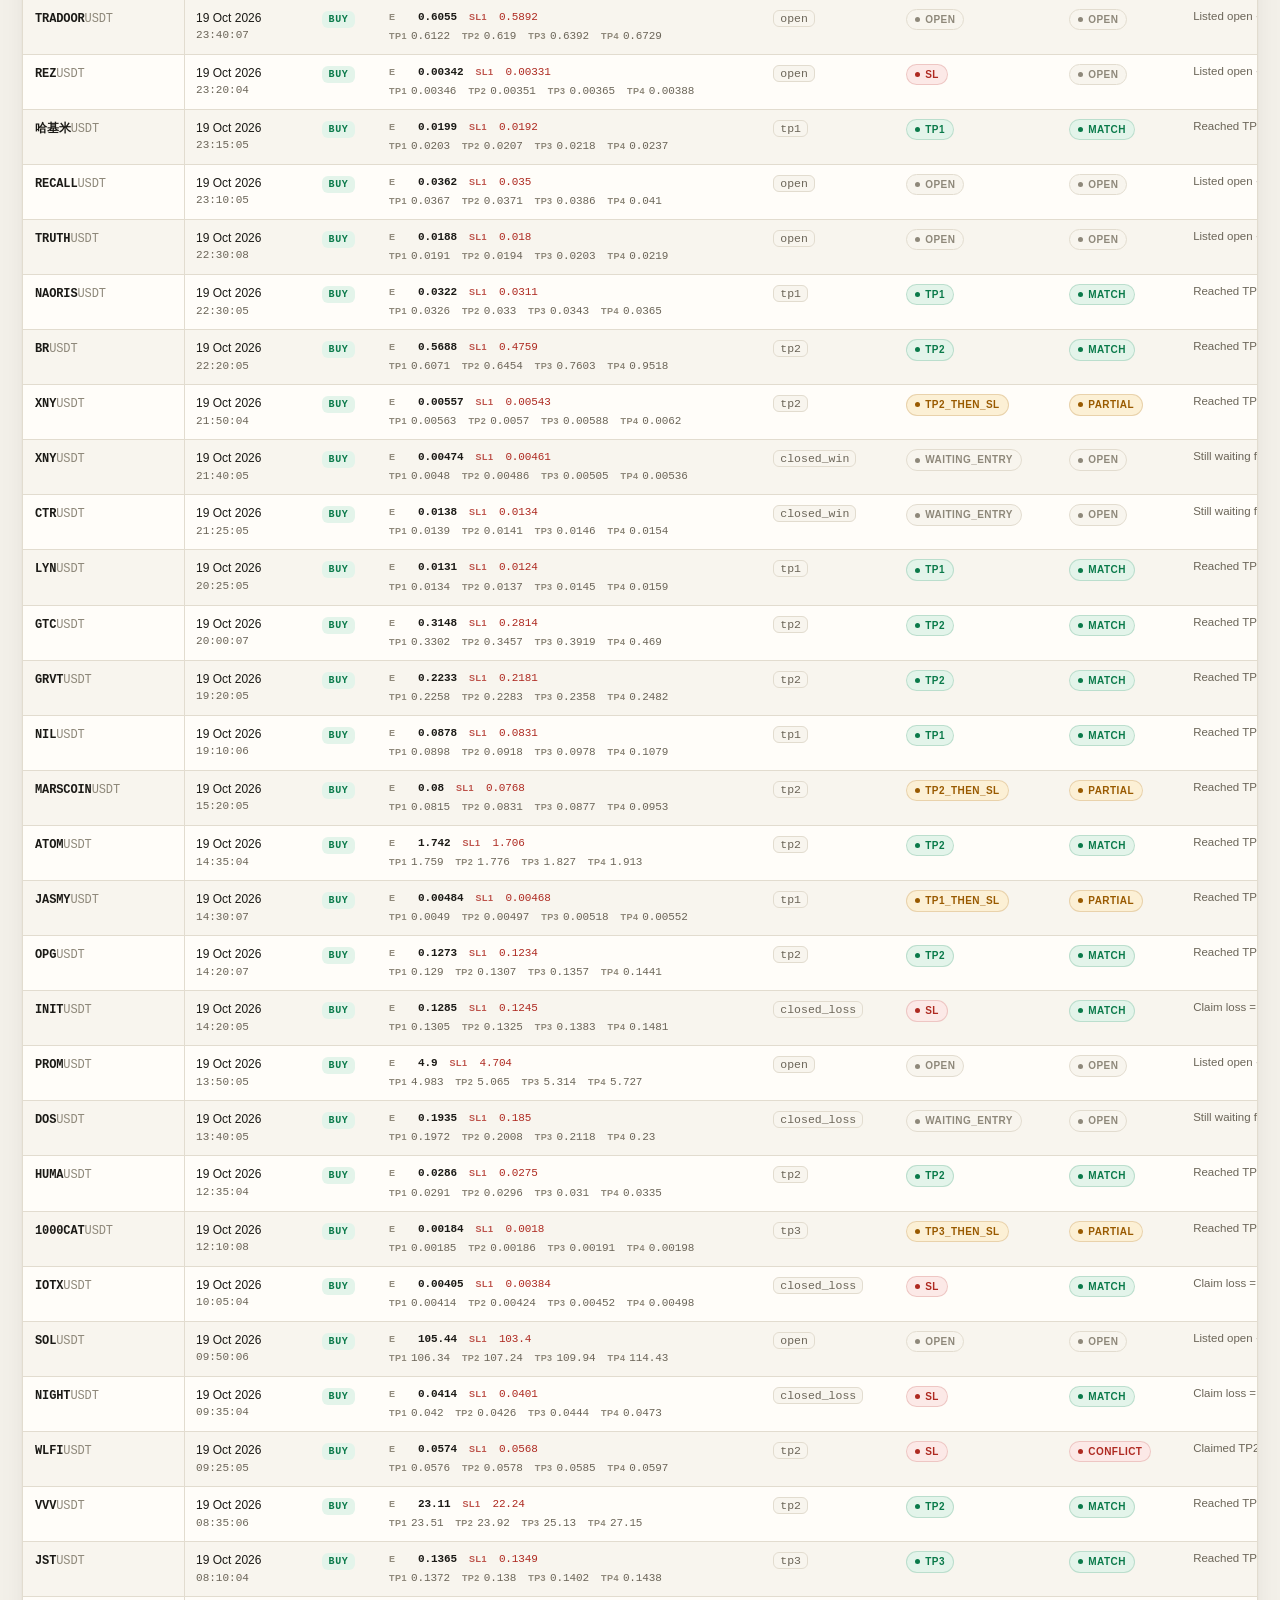
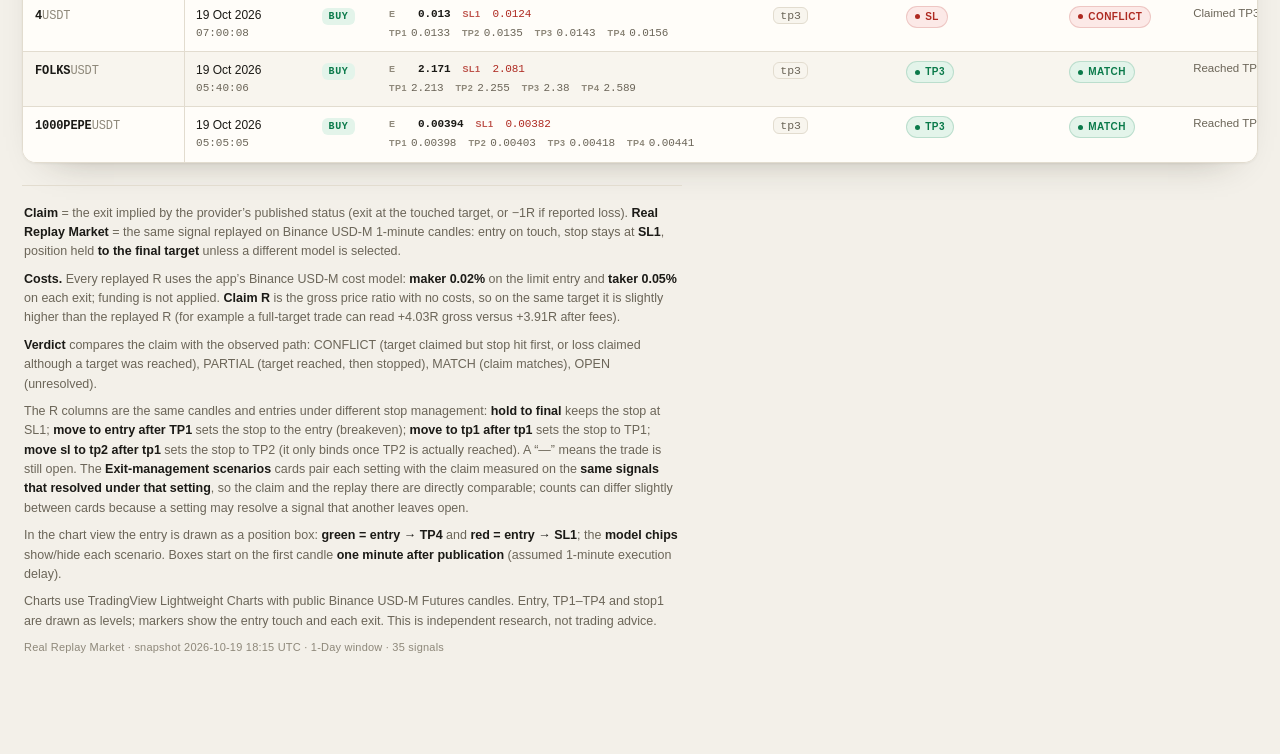
==== commit cf49345a: "Turn exit-management scenarios into claim-vs-replay comparison cards" ====
--- a/1d.html
+++ b/1d.html
@@ -62,15 +62,121 @@
     <span>Win rate <b class="neg">+85.7 pp</b></span>
     <span>Net R <b class="neg">+39.24R</b></span>
     <span>Avg R <b class="neg">+2.044</b></span>
-  </div><section class="models" aria-label="Exit-management comparison">
-    <h2>Exit-management scenarios <span>same candles, same entries · net R after Binance maker 0.02% / taker 0.05% fees</span></h2>
-    <table class="model-table">
-      <thead><tr><th>Model</th><th class="num">Resolved</th><th class="num">Win rate</th><th class="num">Net R</th><th class="num">Avg R</th></tr></thead>
-      <tbody><tr><td><b>hold to final</b><span class="mnote">stop stays at SL1</span></td><td class="num">10</td><td class="num">0.0%</td><td class="num neg">-10.00R</td><td class="num">-1.000</td></tr>
-<tr><td><b>move to entry after TP1</b><span class="mnote">stop → entry (breakeven)</span></td><td class="num">18</td><td class="num">0.0%</td><td class="num neg">-6.26R</td><td class="num">-0.348</td></tr>
-<tr><td><b>move to TP1 after TP1</b><span class="mnote">stop → TP1</span></td><td class="num">26</td><td class="num">76.9%</td><td class="num pos">+2.14R</td><td class="num">+0.082</td></tr>
-<tr><td><b>move SL to TP2 after TP1</b><span class="mnote">stop → TP2</span></td><td class="num">20</td><td class="num">65.0%</td><td class="num pos">+3.77R</td><td class="num">+0.189</td></tr></tbody>
-    </table>
+  </div><section class="scen-block" aria-label="Exit-management comparison">
+    <h2>Exit-management scenarios <span>same candles, same entries · each card measures the claim (gross) and the replay (after maker 0.02% / taker 0.05% fees) on the <b>same resolved signals</b>, so the two sides are comparable</span></h2>
+    <div class="scen-grid"><article class="card scen-card">
+      <div class="card-head"><h2><span class="dot"></span>hold to final</h2><span class="sub">10 resolved</span></div>
+      <p class="sc-rule">stop stays at SL1</p>
+      <div class="sc-cols">
+        <div class="sc-col claim">
+          <div class="sc-col-h">LuxQuant claim <span>gross · same signals</span></div>
+          <dl class="kpis">
+            <div><dt>Win rate</dt><dd>66.7%</dd></div>
+            <div><dt>Net R</dt><dd class="pos">+3.86R</dd></div>
+            <div><dt>Avg R</dt><dd class="pos">+0.428</dd></div>
+          </dl>
+        </div>
+        <div class="sc-col real">
+          <div class="sc-col-h">Real Replay <span>after fees</span></div>
+          <dl class="kpis">
+            <div><dt>Win rate</dt><dd>0.0%</dd></div>
+            <div><dt>Net R</dt><dd class="neg">-10.00R</dd></div>
+            <div><dt>Avg R</dt><dd class="neg">-1.000</dd></div>
+          </dl>
+        </div>
+      </div>
+      <div class="sc-delta"><span class="lbl">Claim − Replay</span>
+        <span>Win rate <b class="pos">+66.7 pp</b></span>
+        <span>Net R <b class="pos">+13.86R</b></span>
+        <span>Avg <b class="pos">+1.428</b></span>
+      </div>
+      <div class="bar"><div class="bar-top"><span>Replay win rate</span><span>0.0%</span></div>
+      <div class="bar-track"><div class="bar-fill" style="--w:0.0%"></div></div></div>
+    </article><article class="card scen-card">
+      <div class="card-head"><h2><span class="dot"></span>move to entry after TP1</h2><span class="sub">18 resolved</span></div>
+      <p class="sc-rule">stop → entry (breakeven)</p>
+      <div class="sc-cols">
+        <div class="sc-col claim">
+          <div class="sc-col-h">LuxQuant claim <span>gross · same signals</span></div>
+          <dl class="kpis">
+            <div><dt>Win rate</dt><dd>82.4%</dd></div>
+            <div><dt>Net R</dt><dd class="pos">+10.76R</dd></div>
+            <div><dt>Avg R</dt><dd class="pos">+0.633</dd></div>
+          </dl>
+        </div>
+        <div class="sc-col real">
+          <div class="sc-col-h">Real Replay <span>after fees</span></div>
+          <dl class="kpis">
+            <div><dt>Win rate</dt><dd>0.0%</dd></div>
+            <div><dt>Net R</dt><dd class="neg">-6.26R</dd></div>
+            <div><dt>Avg R</dt><dd class="neg">-0.348</dd></div>
+          </dl>
+        </div>
+      </div>
+      <div class="sc-delta"><span class="lbl">Claim − Replay</span>
+        <span>Win rate <b class="pos">+82.4 pp</b></span>
+        <span>Net R <b class="pos">+17.02R</b></span>
+        <span>Avg <b class="pos">+0.981</b></span>
+      </div>
+      <div class="bar"><div class="bar-top"><span>Replay win rate</span><span>0.0%</span></div>
+      <div class="bar-track"><div class="bar-fill" style="--w:0.0%"></div></div></div>
+    </article><article class="card scen-card">
+      <div class="card-head"><h2><span class="dot"></span>move to TP1 after TP1</h2><span class="sub">26 resolved</span></div>
+      <p class="sc-rule">stop → TP1</p>
+      <div class="sc-cols">
+        <div class="sc-col claim">
+          <div class="sc-col-h">LuxQuant claim <span>gross · same signals</span></div>
+          <dl class="kpis">
+            <div><dt>Win rate</dt><dd>88.0%</dd></div>
+            <div><dt>Net R</dt><dd class="pos">+21.47R</dd></div>
+            <div><dt>Avg R</dt><dd class="pos">+0.859</dd></div>
+          </dl>
+        </div>
+        <div class="sc-col real">
+          <div class="sc-col-h">Real Replay <span>after fees</span></div>
+          <dl class="kpis">
+            <div><dt>Win rate</dt><dd>76.9%</dd></div>
+            <div><dt>Net R</dt><dd class="pos">+2.14R</dd></div>
+            <div><dt>Avg R</dt><dd class="pos">+0.082</dd></div>
+          </dl>
+        </div>
+      </div>
+      <div class="sc-delta"><span class="lbl">Claim − Replay</span>
+        <span>Win rate <b class="pos">+11.1 pp</b></span>
+        <span>Net R <b class="pos">+19.33R</b></span>
+        <span>Avg <b class="pos">+0.776</b></span>
+      </div>
+      <div class="bar"><div class="bar-top"><span>Replay win rate</span><span>76.9%</span></div>
+      <div class="bar-track"><div class="bar-fill" style="--w:76.9%"></div></div></div>
+    </article><article class="card scen-card">
+      <div class="card-head"><h2><span class="dot"></span>move SL to TP2 after TP1</h2><span class="sub">20 resolved</span></div>
+      <p class="sc-rule">stop → TP2</p>
+      <div class="sc-cols">
+        <div class="sc-col claim">
+          <div class="sc-col-h">LuxQuant claim <span>gross · same signals</span></div>
+          <dl class="kpis">
+            <div><dt>Win rate</dt><dd>84.2%</dd></div>
+            <div><dt>Net R</dt><dd class="pos">+18.18R</dd></div>
+            <div><dt>Avg R</dt><dd class="pos">+0.957</dd></div>
+          </dl>
+        </div>
+        <div class="sc-col real">
+          <div class="sc-col-h">Real Replay <span>after fees</span></div>
+          <dl class="kpis">
+            <div><dt>Win rate</dt><dd>65.0%</dd></div>
+            <div><dt>Net R</dt><dd class="pos">+3.77R</dd></div>
+            <div><dt>Avg R</dt><dd class="pos">+0.189</dd></div>
+          </dl>
+        </div>
+      </div>
+      <div class="sc-delta"><span class="lbl">Claim − Replay</span>
+        <span>Win rate <b class="pos">+19.2 pp</b></span>
+        <span>Net R <b class="pos">+14.41R</b></span>
+        <span>Avg <b class="pos">+0.768</b></span>
+      </div>
+      <div class="bar"><div class="bar-top"><span>Replay win rate</span><span>65.0%</span></div>
+      <div class="bar-track"><div class="bar-fill" style="--w:65.0%"></div></div></div>
+    </article></div>
   </section><section class="quality" aria-label="Claim vs observation">
     <div class="quality-head">
       <span class="quality-eyebrow">Claim vs observed outcome</span>
@@ -132,6 +238,11 @@
 <div class="chart-panel app"><div class="cp-head"><b>move to TP1 after TP1</b><span class="r" id="r_tp1">—</span></div><div class="chart-box" id="chart_tp1"></div><div class="cp-note" id="note_tp1">—</div></div>
 <div class="chart-panel app"><div class="cp-head"><b>move SL to TP2 after TP1</b><span class="r" id="r_tp2">—</span></div><div class="chart-box" id="chart_tp2"></div><div class="cp-note" id="note_tp2">—</div></div>
     </div>
+    <div class="tl">
+      <div class="tl-head">Event timeline <span id="tlSpan">UTC+7 · after publication</span></div>
+      <ol class="tl-list" id="tlList"></ol>
+      <div class="tl-exits" id="tlExits"></div>
+    </div>
   </div>
 </div><footer class="notes">
   <p><b>Claim</b> = the exit implied by the provider’s published status (exit at the touched target, or −1R if reported loss).
@@ -145,7 +256,10 @@
   <p>The R columns are the same candles and entries under different stop management:
   <b>hold to final</b> keeps the stop at SL1; <b>move to entry after TP1</b> sets the stop to the entry (breakeven);
   <b>move to tp1 after tp1</b> sets the stop to TP1; <b>move sl to tp2 after tp1</b> sets the stop to TP2 (it only binds
-  once TP2 is actually reached). A “—” means the trade is still open.</p>
+  once TP2 is actually reached). A “—” means the trade is still open. The <b>Exit-management scenarios</b> cards pair each
+  setting with the claim measured on the <b>same signals that resolved under that setting</b>, so the claim and the replay
+  there are directly comparable; counts can differ slightly between cards because a setting may resolve a signal that
+  another leaves open.</p>
   <p>In the chart view the entry is drawn as a position box: <b>green = entry → TP4</b> and <b>red = entry → SL1</b>;
   the <b>model chips</b> show/hide each scenario. Boxes start on the first candle <b>one minute after publication</b>
   (assumed 1-minute execution delay).</p>
--- a/assets/style.css
+++ b/assets/style.css
@@ -347,6 +347,29 @@
 .chart-box{height:300px;width:100%;position:relative}
 .chart-box canvas.posbox{position:absolute;left:0;top:0;pointer-events:none;z-index:6}
 .cp-note{padding:8px 13px;font-size:11.5px;color:var(--faint);border-top:1px solid var(--line)}
+.tl{margin-top:14px;border:1px solid var(--line);border-radius:12px;background:var(--surface-2);overflow:hidden}
+.tl-head{display:flex;justify-content:space-between;align-items:baseline;gap:10px;padding:10px 13px;border-bottom:1px solid var(--line);font:700 12px var(--sans);letter-spacing:.03em}
+.tl-head span{font:400 11px var(--mono);color:var(--faint);letter-spacing:0}
+.tl-list{list-style:none;margin:0;padding:4px 13px 10px}
+.tl-item{display:grid;grid-template-columns:94px 12px 1fr auto auto;gap:10px;align-items:center;padding:6px 0;border-bottom:1px dashed var(--line)}
+.tl-item:last-child{border-bottom:none}
+.tl-time{font:600 10.5px var(--mono);color:var(--faint)}
+.tl-dot{width:9px;height:9px;border-radius:50%;background:var(--faint);justify-self:center}
+.tl-dot.tp{background:var(--pos)}
+.tl-dot.sl{background:var(--neg)}
+.tl-dot.retrace{background:#b8860b}
+.tl-dot.entry{background:#0d6b62}
+.tl-dot.meta{background:var(--line-strong)}
+.tl-label{font-size:12.5px;color:var(--ink)}
+.tl-label em{font-style:normal;color:var(--faint);font-size:11.5px}
+.tl-price{font:600 11.5px var(--mono);color:var(--muted);text-align:right;min-width:74px}
+.tl-r{font:700 11.5px var(--mono);text-align:right;min-width:58px}
+.tl-r.pos{color:var(--pos)}.tl-r.neg{color:var(--neg)}.tl-r.zero{color:var(--faint)}
+.tl-exits{display:flex;flex-wrap:wrap;gap:6px;padding:0 13px 13px}
+.tl-exit{font:600 11px var(--mono);border:1px solid var(--line);border-radius:999px;padding:3px 9px;color:var(--muted)}
+.tl-exit b{color:var(--ink);font-weight:700}
+.tl-exit.pos b{color:var(--pos)}.tl-exit.neg b{color:var(--neg)}
+.tl-empty{padding:10px 13px;font-size:12px;color:var(--faint)}
 .win-table{width:100%;border-collapse:collapse;min-width:0;table-layout:auto;margin-top:4px}
 .win-table th{font:700 10px var(--mono);letter-spacing:.06em;text-transform:uppercase;color:var(--faint);text-align:left;padding:8px;border-bottom:1px solid var(--line);white-space:nowrap}
 .win-table td{padding:10px 8px;border-bottom:1px solid var(--line);font-size:13px}
@@ -358,3 +381,25 @@
 .method h2{margin:0 0 8px;font:700 14px/1.2 var(--sans)}
 .method p{margin:8px 0;font-size:13px;color:var(--muted);line-height:1.55}
 .method b{color:var(--ink)}
+.scen-block{margin:18px 0 0;border:1px solid var(--line);border-radius:var(--radius);background:var(--surface);box-shadow:var(--shadow);padding:14px 16px}
+.scen-block h2{margin:0 0 12px;font:700 14px/1.2 var(--sans)}
+.scen-block h2 span{font:400 11.5px var(--sans);color:var(--faint);letter-spacing:0}
+.scen-grid{display:grid;grid-template-columns:repeat(auto-fit,minmax(min(540px,100%),1fr));gap:14px}
+.card.scen-card{padding:15px;background:var(--surface-2)}
+.card.scen-card .card-head{margin-bottom:4px}
+.sc-rule{margin:0 0 12px;font-size:11.5px;color:var(--faint)}
+.sc-cols{display:grid;grid-template-columns:1fr 1fr;gap:12px}
+@media (max-width:560px){.sc-cols{grid-template-columns:1fr}}
+.sc-col{border:1px solid var(--line);border-radius:10px;padding:10px 11px;background:var(--surface)}
+.sc-col.claim{border-left:3px solid #b8860b}
+.sc-col.real{border-left:3px solid var(--pos)}
+.sc-col-h{font:700 10px var(--mono);letter-spacing:.06em;text-transform:uppercase;color:var(--faint);margin-bottom:8px}
+.sc-col-h span{color:var(--muted);font-weight:400}
+.sc-col .kpis{grid-template-columns:repeat(3,1fr);gap:6px 8px}
+.sc-col .kpis dt{font-size:9px}
+.sc-col .kpis dd{font-size:15px}
+.sc-delta{display:flex;flex-wrap:wrap;gap:6px 16px;align-items:center;margin-top:12px;padding:8px 12px;border:1px dashed var(--line-strong);border-radius:10px;background:var(--surface);font-size:11.5px;color:var(--muted)}
+.sc-delta .lbl{font:700 10px var(--mono);letter-spacing:.08em;text-transform:uppercase;color:var(--faint)}
+.sc-delta b{font-family:var(--mono);font-weight:600;font-variant-numeric:tabular-nums}
+.sc-delta b.pos{color:var(--pos)}
+.sc-delta b.neg{color:var(--neg)}
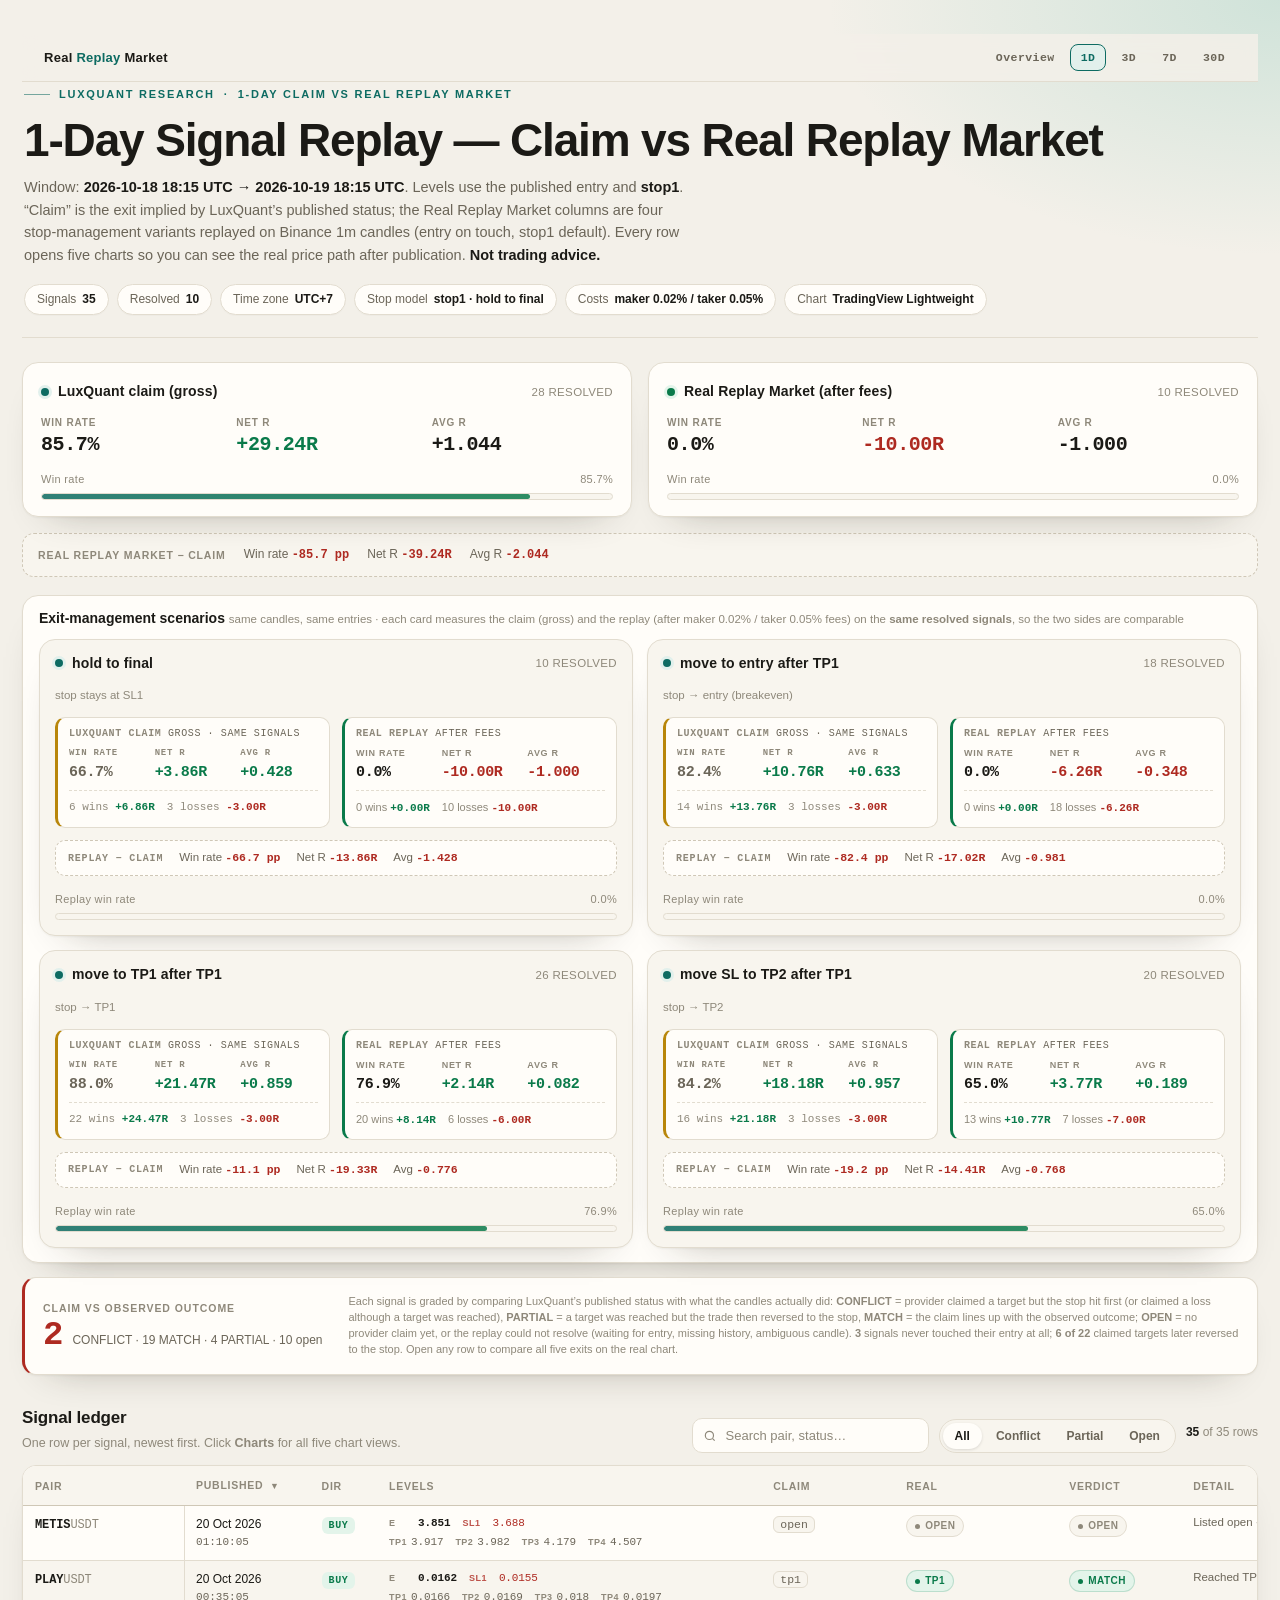
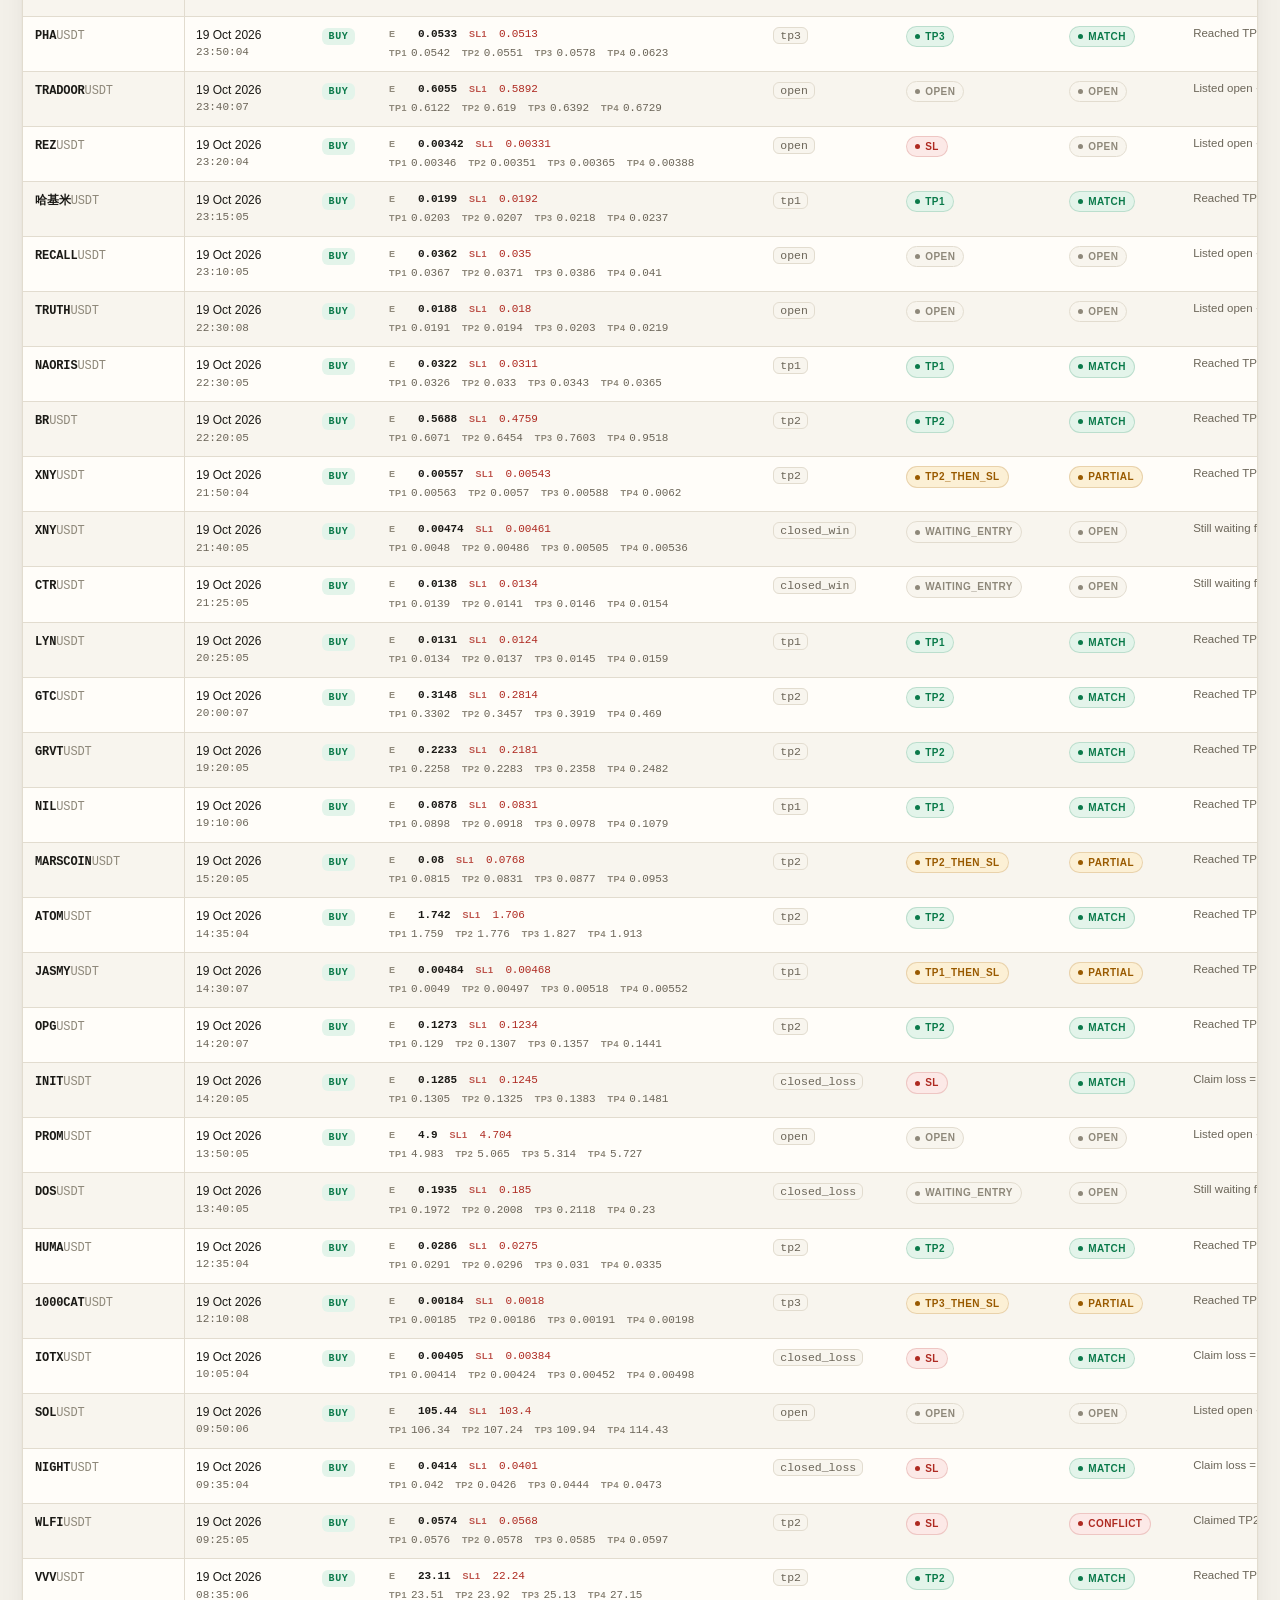
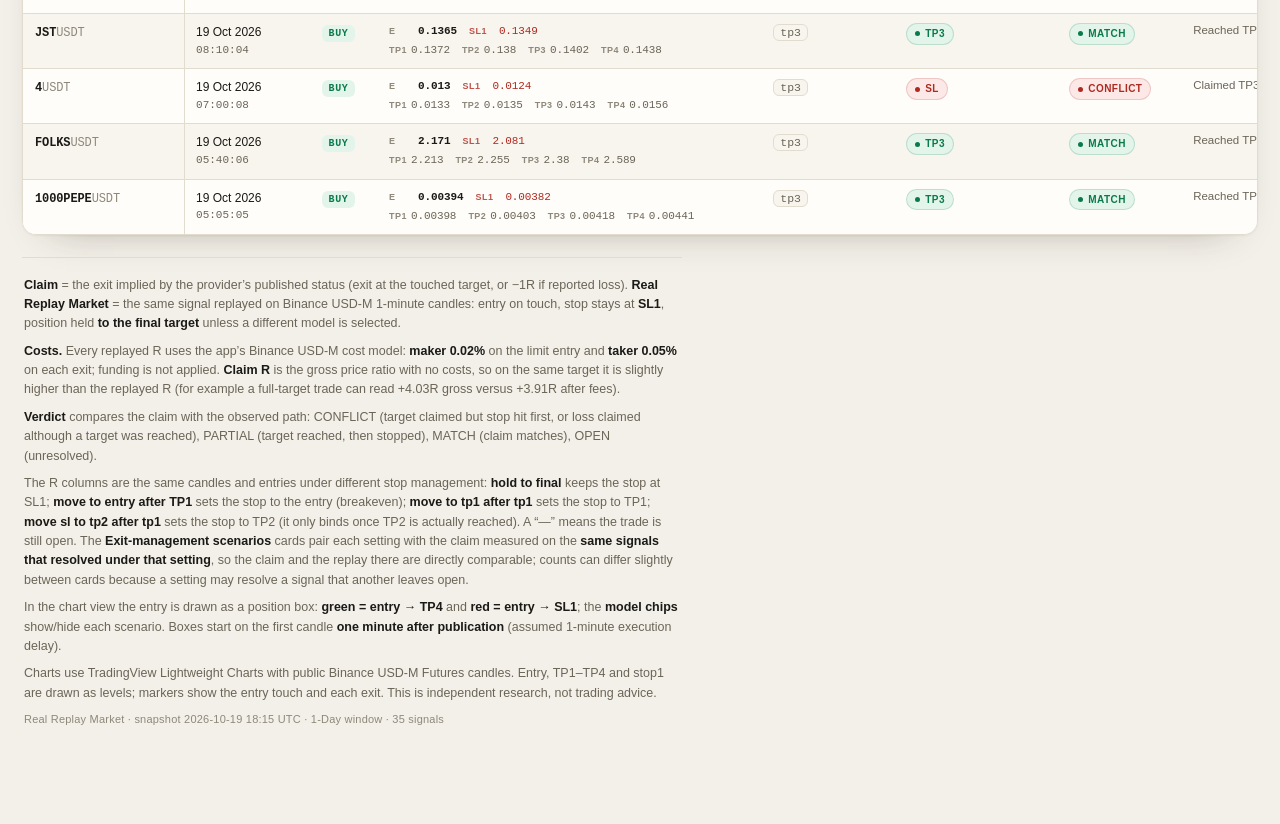
==== commit 97c98348: "Scenario cards: show Replay-Lead delta and per-side win/loss R totals" ====
--- a/1d.html
+++ b/1d.html
@@ -58,10 +58,10 @@
       <div class="bar-track"><div class="bar-fill" style="--w:0.0%"></div></div></div>
     </article>
   </section><div class="delta-strip" aria-label="Real Replay Market minus claim">
-    <span class="lbl">Claim − Real Replay Market</span>
-    <span>Win rate <b class="neg">+85.7 pp</b></span>
-    <span>Net R <b class="neg">+39.24R</b></span>
-    <span>Avg R <b class="neg">+2.044</b></span>
+    <span class="lbl">Real Replay Market − Claim</span>
+    <span>Win rate <b class="neg">-85.7 pp</b></span>
+    <span>Net R <b class="neg">-39.24R</b></span>
+    <span>Avg R <b class="neg">-2.044</b></span>
   </div><section class="scen-block" aria-label="Exit-management comparison">
     <h2>Exit-management scenarios <span>same candles, same entries · each card measures the claim (gross) and the replay (after maker 0.02% / taker 0.05% fees) on the <b>same resolved signals</b>, so the two sides are comparable</span></h2>
     <div class="scen-grid"><article class="card scen-card">
@@ -75,6 +75,10 @@
             <div><dt>Net R</dt><dd class="pos">+3.86R</dd></div>
             <div><dt>Avg R</dt><dd class="pos">+0.428</dd></div>
           </dl>
+          <div class="sc-split">
+            <span>6 wins <b class="pos">+6.86R</b></span>
+            <span>3 losses <b class="neg">-3.00R</b></span>
+          </div>
         </div>
         <div class="sc-col real">
           <div class="sc-col-h">Real Replay <span>after fees</span></div>
@@ -83,12 +87,16 @@
             <div><dt>Net R</dt><dd class="neg">-10.00R</dd></div>
             <div><dt>Avg R</dt><dd class="neg">-1.000</dd></div>
           </dl>
-        </div>
-      </div>
-      <div class="sc-delta"><span class="lbl">Claim − Replay</span>
-        <span>Win rate <b class="pos">+66.7 pp</b></span>
-        <span>Net R <b class="pos">+13.86R</b></span>
-        <span>Avg <b class="pos">+1.428</b></span>
+          <div class="sc-split">
+            <span>0 wins <b class="pos">+0.00R</b></span>
+            <span>10 losses <b class="neg">-10.00R</b></span>
+          </div>
+        </div>
+      </div>
+      <div class="sc-delta"><span class="lbl">Replay − Claim</span>
+        <span>Win rate <b class="neg">-66.7 pp</b></span>
+        <span>Net R <b class="neg">-13.86R</b></span>
+        <span>Avg <b class="neg">-1.428</b></span>
       </div>
       <div class="bar"><div class="bar-top"><span>Replay win rate</span><span>0.0%</span></div>
       <div class="bar-track"><div class="bar-fill" style="--w:0.0%"></div></div></div>
@@ -103,6 +111,10 @@
             <div><dt>Net R</dt><dd class="pos">+10.76R</dd></div>
             <div><dt>Avg R</dt><dd class="pos">+0.633</dd></div>
           </dl>
+          <div class="sc-split">
+            <span>14 wins <b class="pos">+13.76R</b></span>
+            <span>3 losses <b class="neg">-3.00R</b></span>
+          </div>
         </div>
         <div class="sc-col real">
           <div class="sc-col-h">Real Replay <span>after fees</span></div>
@@ -111,12 +123,16 @@
             <div><dt>Net R</dt><dd class="neg">-6.26R</dd></div>
             <div><dt>Avg R</dt><dd class="neg">-0.348</dd></div>
           </dl>
-        </div>
-      </div>
-      <div class="sc-delta"><span class="lbl">Claim − Replay</span>
-        <span>Win rate <b class="pos">+82.4 pp</b></span>
-        <span>Net R <b class="pos">+17.02R</b></span>
-        <span>Avg <b class="pos">+0.981</b></span>
+          <div class="sc-split">
+            <span>0 wins <b class="pos">+0.00R</b></span>
+            <span>18 losses <b class="neg">-6.26R</b></span>
+          </div>
+        </div>
+      </div>
+      <div class="sc-delta"><span class="lbl">Replay − Claim</span>
+        <span>Win rate <b class="neg">-82.4 pp</b></span>
+        <span>Net R <b class="neg">-17.02R</b></span>
+        <span>Avg <b class="neg">-0.981</b></span>
       </div>
       <div class="bar"><div class="bar-top"><span>Replay win rate</span><span>0.0%</span></div>
       <div class="bar-track"><div class="bar-fill" style="--w:0.0%"></div></div></div>
@@ -131,6 +147,10 @@
             <div><dt>Net R</dt><dd class="pos">+21.47R</dd></div>
             <div><dt>Avg R</dt><dd class="pos">+0.859</dd></div>
           </dl>
+          <div class="sc-split">
+            <span>22 wins <b class="pos">+24.47R</b></span>
+            <span>3 losses <b class="neg">-3.00R</b></span>
+          </div>
         </div>
         <div class="sc-col real">
           <div class="sc-col-h">Real Replay <span>after fees</span></div>
@@ -139,12 +159,16 @@
             <div><dt>Net R</dt><dd class="pos">+2.14R</dd></div>
             <div><dt>Avg R</dt><dd class="pos">+0.082</dd></div>
           </dl>
-        </div>
-      </div>
-      <div class="sc-delta"><span class="lbl">Claim − Replay</span>
-        <span>Win rate <b class="pos">+11.1 pp</b></span>
-        <span>Net R <b class="pos">+19.33R</b></span>
-        <span>Avg <b class="pos">+0.776</b></span>
+          <div class="sc-split">
+            <span>20 wins <b class="pos">+8.14R</b></span>
+            <span>6 losses <b class="neg">-6.00R</b></span>
+          </div>
+        </div>
+      </div>
+      <div class="sc-delta"><span class="lbl">Replay − Claim</span>
+        <span>Win rate <b class="neg">-11.1 pp</b></span>
+        <span>Net R <b class="neg">-19.33R</b></span>
+        <span>Avg <b class="neg">-0.776</b></span>
       </div>
       <div class="bar"><div class="bar-top"><span>Replay win rate</span><span>76.9%</span></div>
       <div class="bar-track"><div class="bar-fill" style="--w:76.9%"></div></div></div>
@@ -159,6 +183,10 @@
             <div><dt>Net R</dt><dd class="pos">+18.18R</dd></div>
             <div><dt>Avg R</dt><dd class="pos">+0.957</dd></div>
           </dl>
+          <div class="sc-split">
+            <span>16 wins <b class="pos">+21.18R</b></span>
+            <span>3 losses <b class="neg">-3.00R</b></span>
+          </div>
         </div>
         <div class="sc-col real">
           <div class="sc-col-h">Real Replay <span>after fees</span></div>
@@ -167,12 +195,16 @@
             <div><dt>Net R</dt><dd class="pos">+3.77R</dd></div>
             <div><dt>Avg R</dt><dd class="pos">+0.189</dd></div>
           </dl>
-        </div>
-      </div>
-      <div class="sc-delta"><span class="lbl">Claim − Replay</span>
-        <span>Win rate <b class="pos">+19.2 pp</b></span>
-        <span>Net R <b class="pos">+14.41R</b></span>
-        <span>Avg <b class="pos">+0.768</b></span>
+          <div class="sc-split">
+            <span>13 wins <b class="pos">+10.77R</b></span>
+            <span>7 losses <b class="neg">-7.00R</b></span>
+          </div>
+        </div>
+      </div>
+      <div class="sc-delta"><span class="lbl">Replay − Claim</span>
+        <span>Win rate <b class="neg">-19.2 pp</b></span>
+        <span>Net R <b class="neg">-14.41R</b></span>
+        <span>Avg <b class="neg">-0.768</b></span>
       </div>
       <div class="bar"><div class="bar-top"><span>Replay win rate</span><span>65.0%</span></div>
       <div class="bar-track"><div class="bar-fill" style="--w:65.0%"></div></div></div>
--- a/assets/style.css
+++ b/assets/style.css
@@ -398,8 +398,11 @@
 .sc-col .kpis{grid-template-columns:repeat(3,1fr);gap:6px 8px}
 .sc-col .kpis dt{font-size:9px}
 .sc-col .kpis dd{font-size:15px}
-.sc-delta{display:flex;flex-wrap:wrap;gap:6px 16px;align-items:center;margin-top:12px;padding:8px 12px;border:1px dashed var(--line-strong);border-radius:10px;background:var(--surface);font-size:11.5px;color:var(--muted)}
-.sc-delta .lbl{font:700 10px var(--mono);letter-spacing:.08em;text-transform:uppercase;color:var(--faint)}
+.sc-split{display:flex;flex-wrap:wrap;gap:4px 12px;margin-top:9px;padding-top:8px;border-top:1px dashed var(--line);font-size:11px;color:var(--faint)}
+.sc-split b{font-family:var(--mono);font-weight:600;font-variant-numeric:tabular-nums}
+.sc-split b.pos{color:var(--pos)}
+.sc-split b.neg{color:var(--neg)}
+.sc-delta{display:flex;flex-wrap:wrap;gap:6px 16px;align-items:center;margin-top:12px;padding:8px 12px;border:1px dashed var(--line-strong);border-radius:10px;background:var(--surface);font-size:11.5px;color:var(--muted)}.sc-delta .lbl{font:700 10px var(--mono);letter-spacing:.08em;text-transform:uppercase;color:var(--faint)}
 .sc-delta b{font-family:var(--mono);font-weight:600;font-variant-numeric:tabular-nums}
 .sc-delta b.pos{color:var(--pos)}
 .sc-delta b.neg{color:var(--neg)}
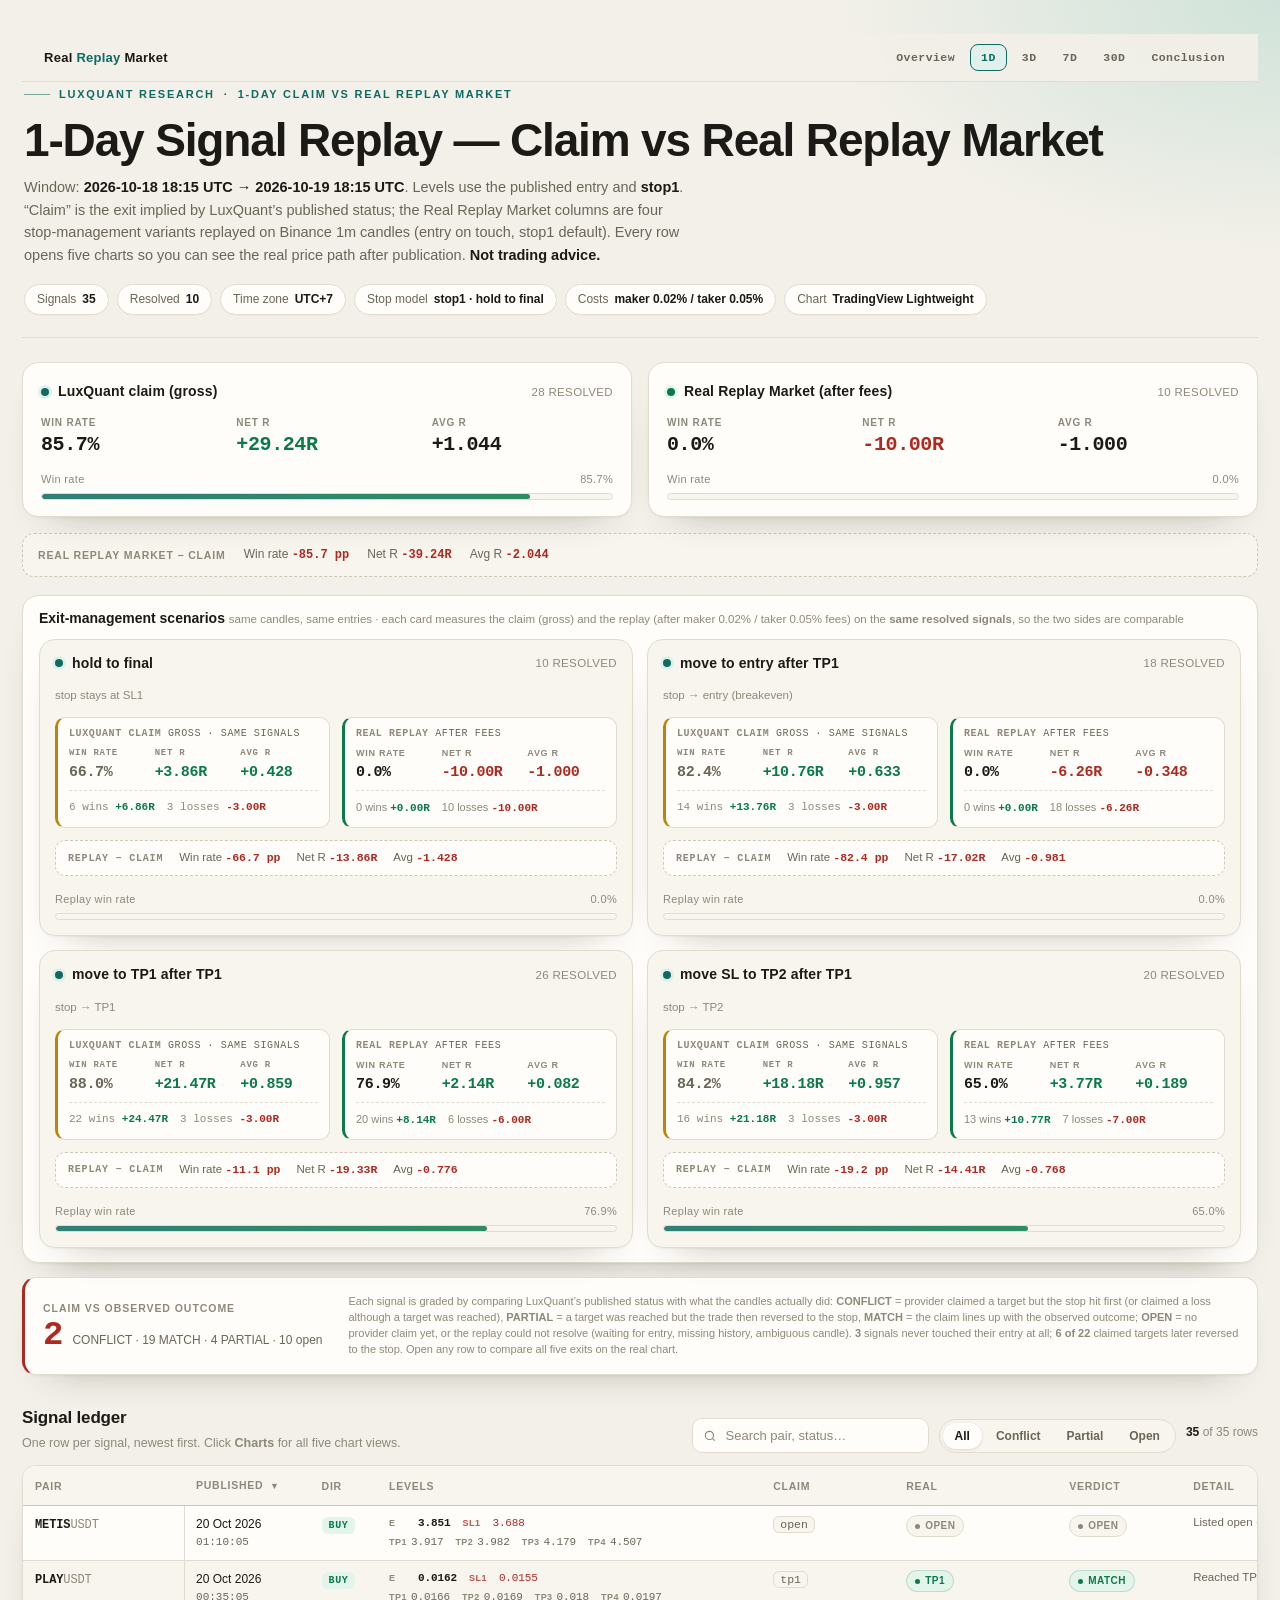
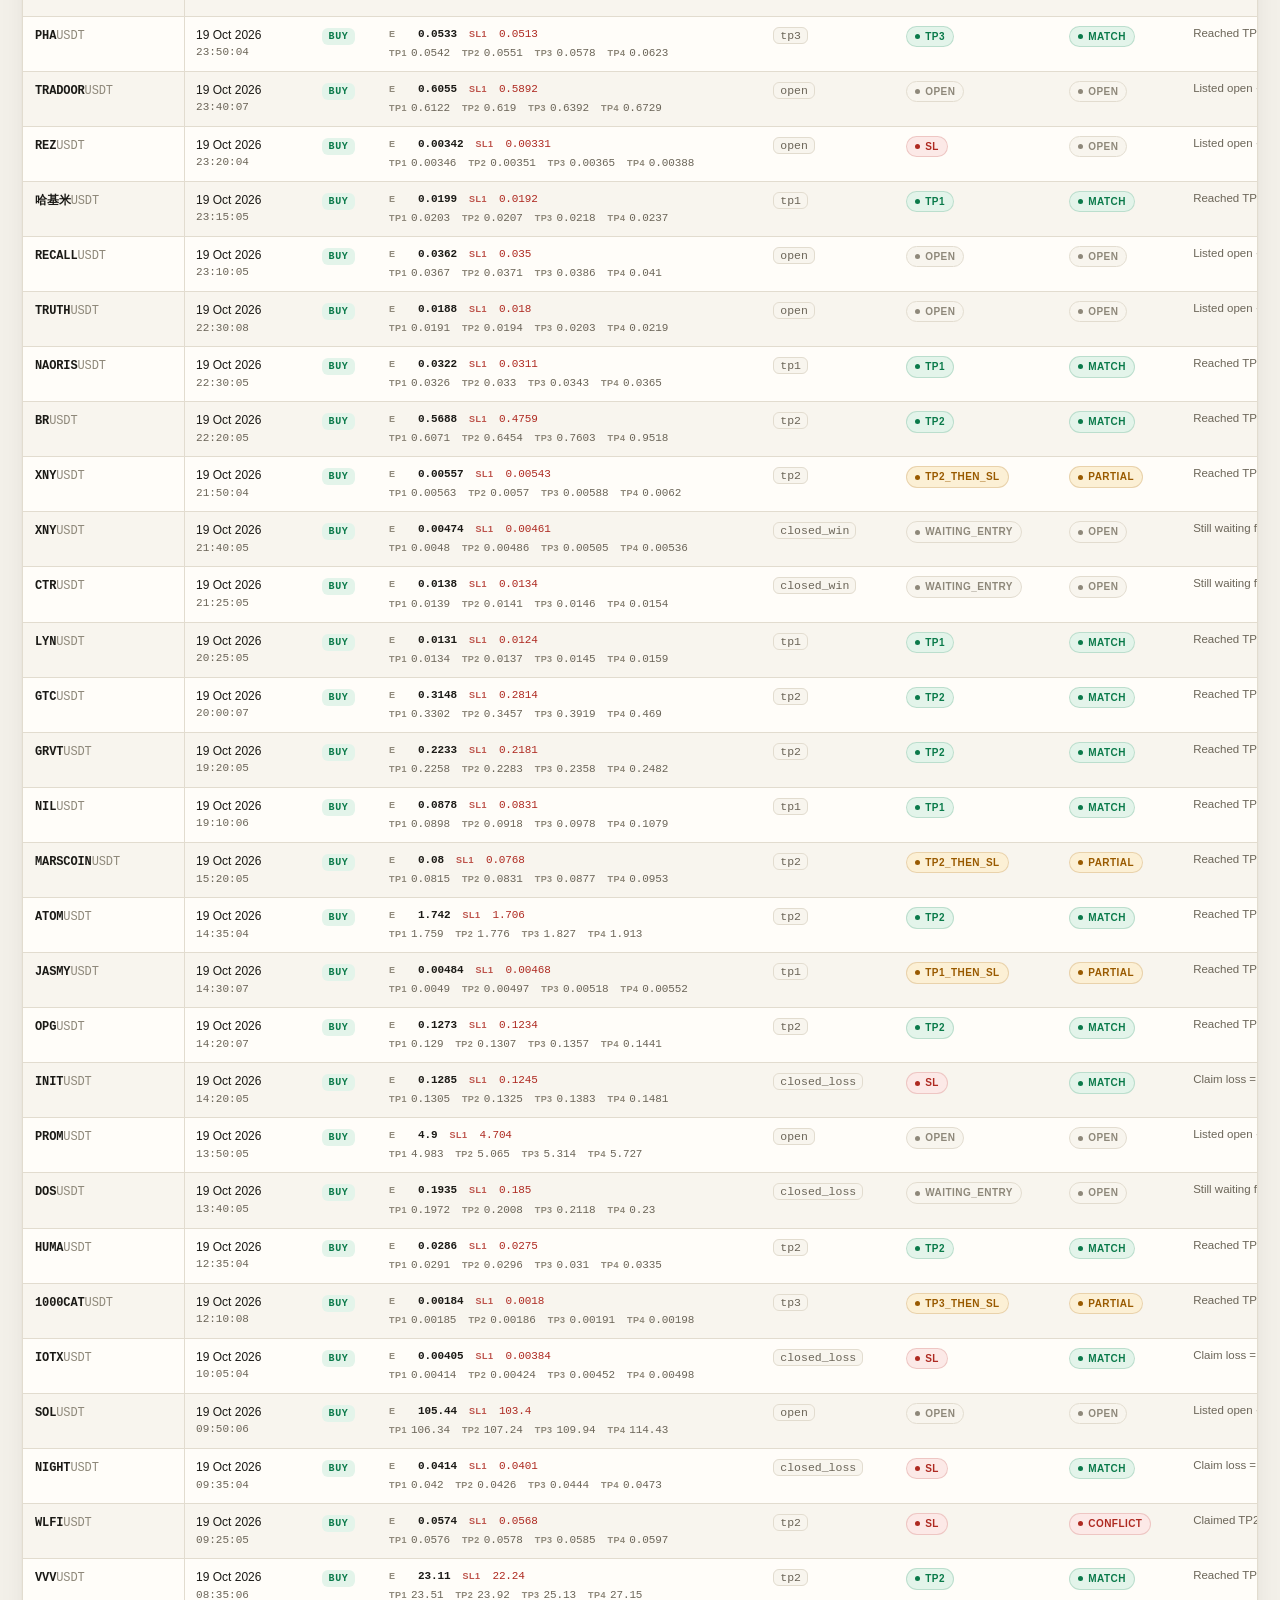
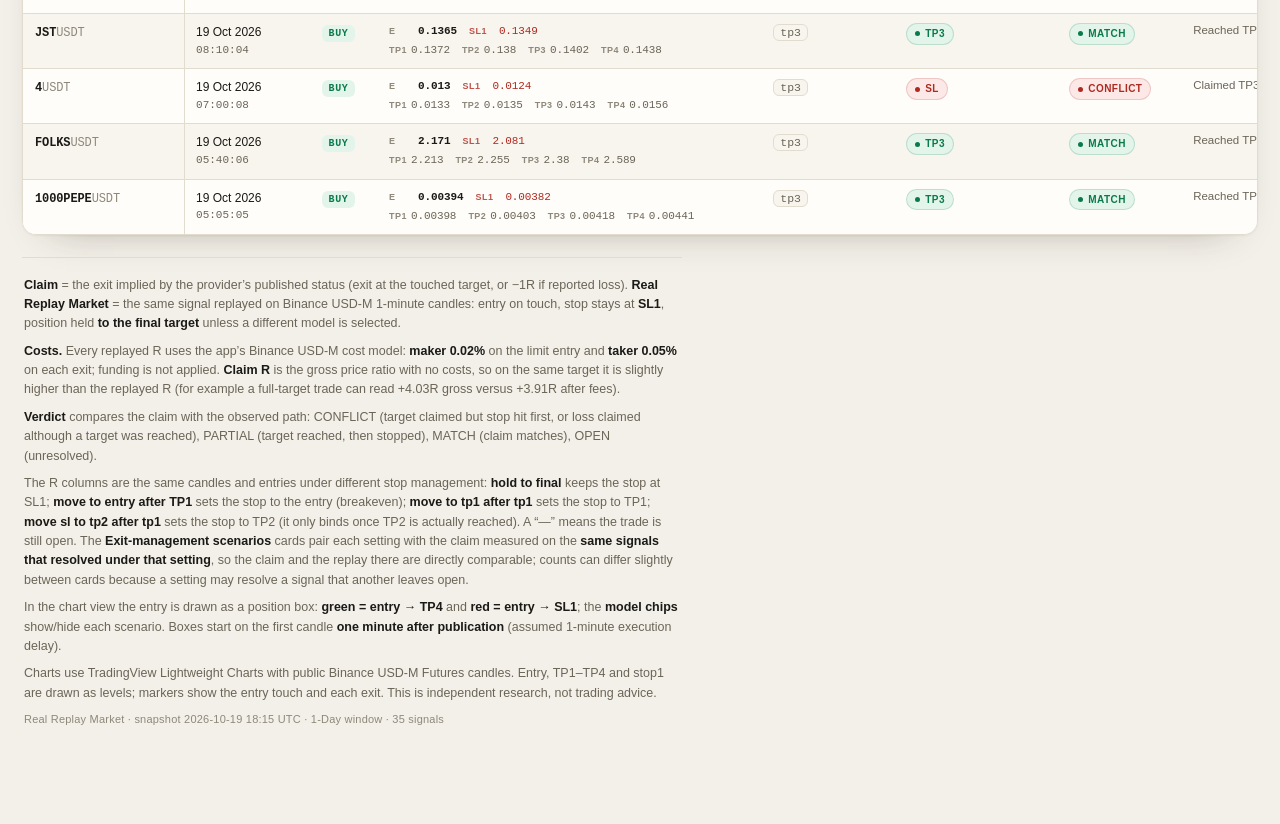
==== commit 261e9fa0: "Add conclusion page; overview table shows Real net / Real-Claim / Real WR" ====
--- a/1d.html
+++ b/1d.html
@@ -18,6 +18,7 @@
     <a href="3d.html" class="">3D</a>
     <a href="7d.html" class="">7D</a>
     <a href="30d.html" class="">30D</a>
+    <a href="conclusion.html" class="">Conclusion</a>
   </div>
 </div></nav>
 <div class="wrap">
--- a/assets/style.css
+++ b/assets/style.css
@@ -406,3 +406,28 @@
 .sc-delta b{font-family:var(--mono);font-weight:600;font-variant-numeric:tabular-nums}
 .sc-delta b.pos{color:var(--pos)}
 .sc-delta b.neg{color:var(--neg)}
+.concl-grid{display:grid;grid-template-columns:repeat(auto-fit,minmax(210px,1fr));gap:14px;margin:0 0 18px}
+.concl-stat{border:1px solid var(--line);border-radius:14px;background:var(--surface);padding:16px 18px;box-shadow:var(--shadow)}
+.concl-stat .k{font:700 10px var(--mono);letter-spacing:.08em;text-transform:uppercase;color:var(--faint)}
+.concl-stat .v{font:700 28px/1.1 var(--mono);margin:8px 0 4px;font-variant-numeric:tabular-nums;letter-spacing:-.02em;color:var(--ink)}
+.concl-stat .v span{font-size:15px;color:var(--faint)}
+.concl-stat .s{font-size:11.5px;color:var(--muted);line-height:1.4}
+.concl-stat.pos .v{color:var(--pos)}
+.concl-stat.neg .v{color:var(--neg)}
+.concl-block{border:1px solid var(--line);border-radius:var(--radius);background:var(--surface);box-shadow:var(--shadow);padding:18px 20px;margin:0 0 18px}
+.concl-block h2{margin:0 0 10px;font:750 15px/1.2 var(--sans)}
+.concl-block h2 span{font:400 11.5px var(--sans);color:var(--faint);letter-spacing:0;margin-left:6px}
+.concl-block p{margin:0 0 10px;font-size:13.5px;line-height:1.62;color:var(--muted)}
+.concl-block p:last-child{margin-bottom:0}
+.concl-block b{color:var(--ink)}
+.concl-block ul{margin:6px 0 0;padding-left:20px}
+.concl-block li{font-size:13.5px;line-height:1.6;color:var(--muted);margin:7px 0}
+.concl-block li b{color:var(--ink)}
+.concl-callout{border:1px solid var(--line-strong);border-left:3px solid var(--neg);border-radius:12px;background:var(--surface-2);padding:14px 16px;margin:0 0 18px;font-size:13.5px;line-height:1.6;color:var(--muted)}
+.concl-callout b{color:var(--ink)}
+.concl-2{display:grid;grid-template-columns:1fr 1fr;gap:18px;margin:0 0 18px}
+@media (max-width:820px){.concl-2{grid-template-columns:1fr}}
+.concl-2 .concl-block{margin:0}
+.concl-links{display:flex;flex-wrap:wrap;gap:8px;margin:0}
+.concl-links a{font:700 11.5px var(--mono);text-decoration:none;color:var(--accent);border:1px solid var(--line-strong);border-radius:999px;padding:6px 12px}
+.concl-links a:hover{border-color:var(--accent)}
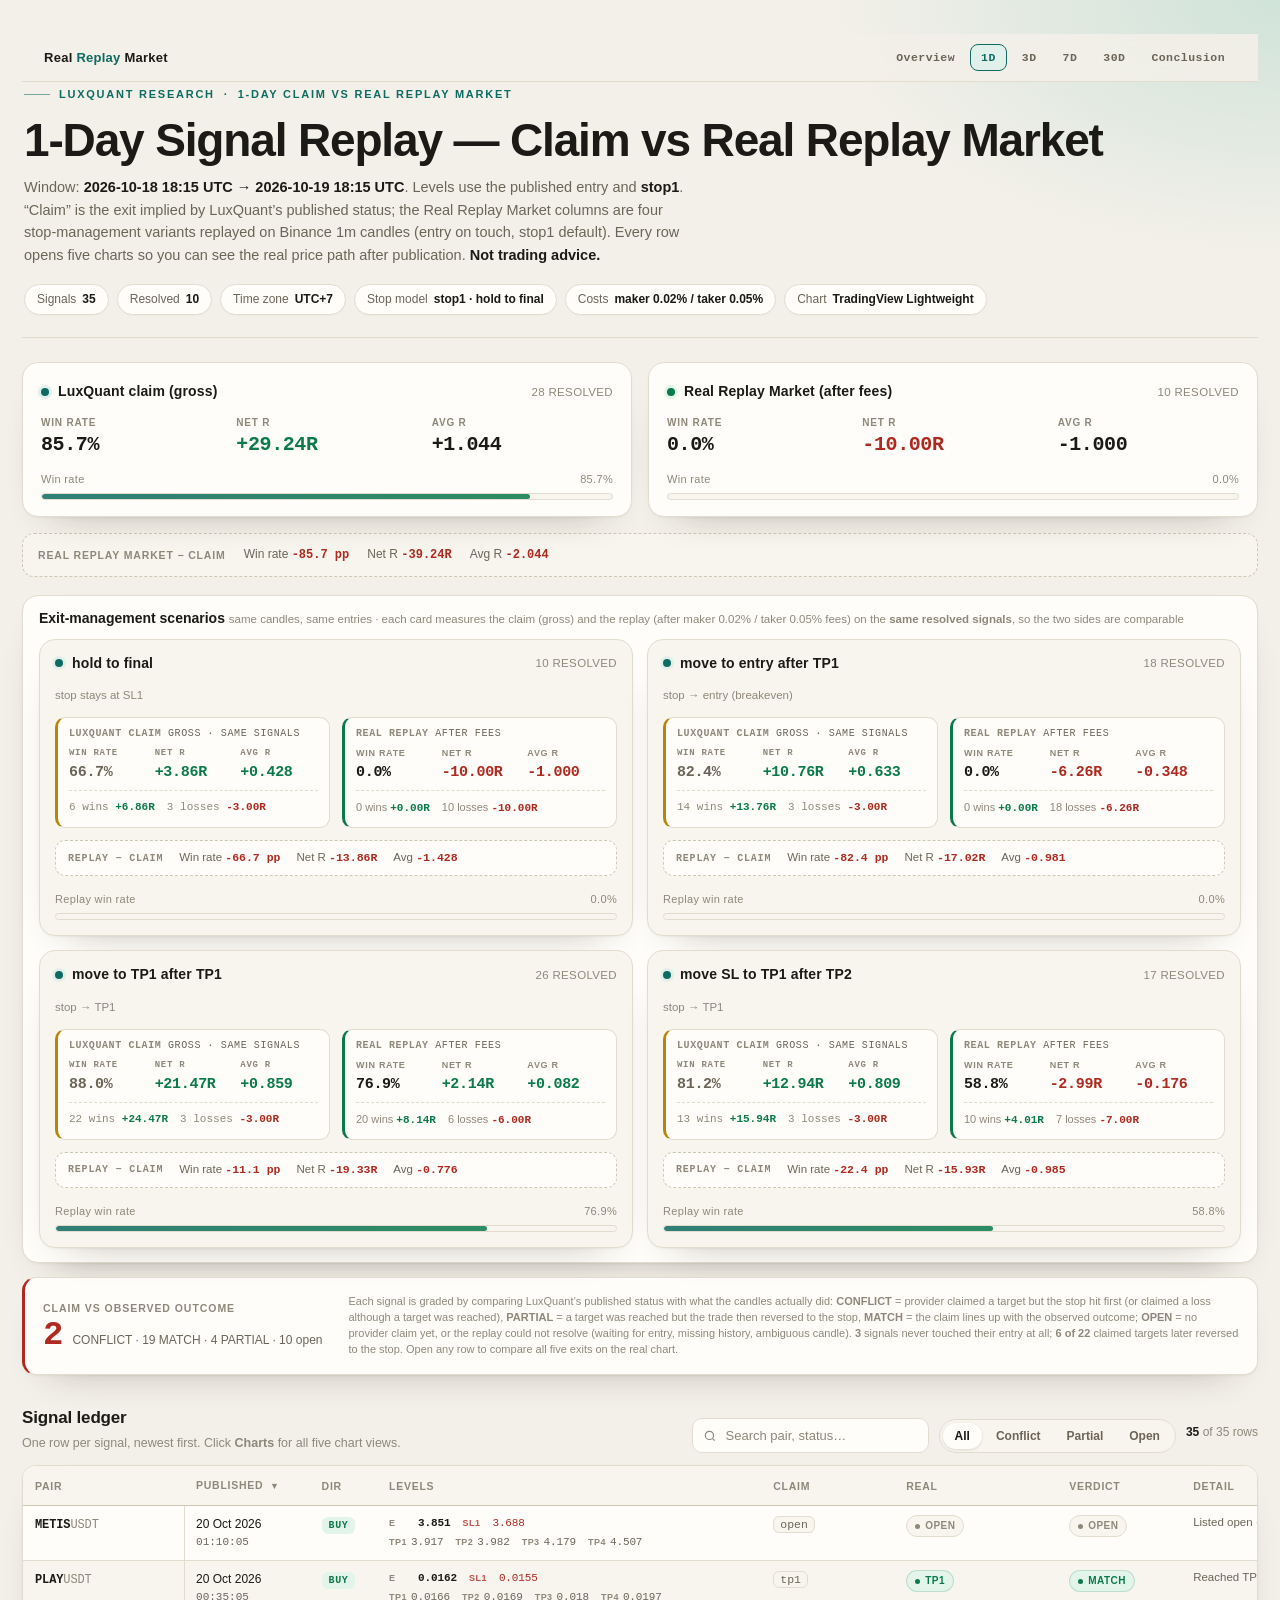
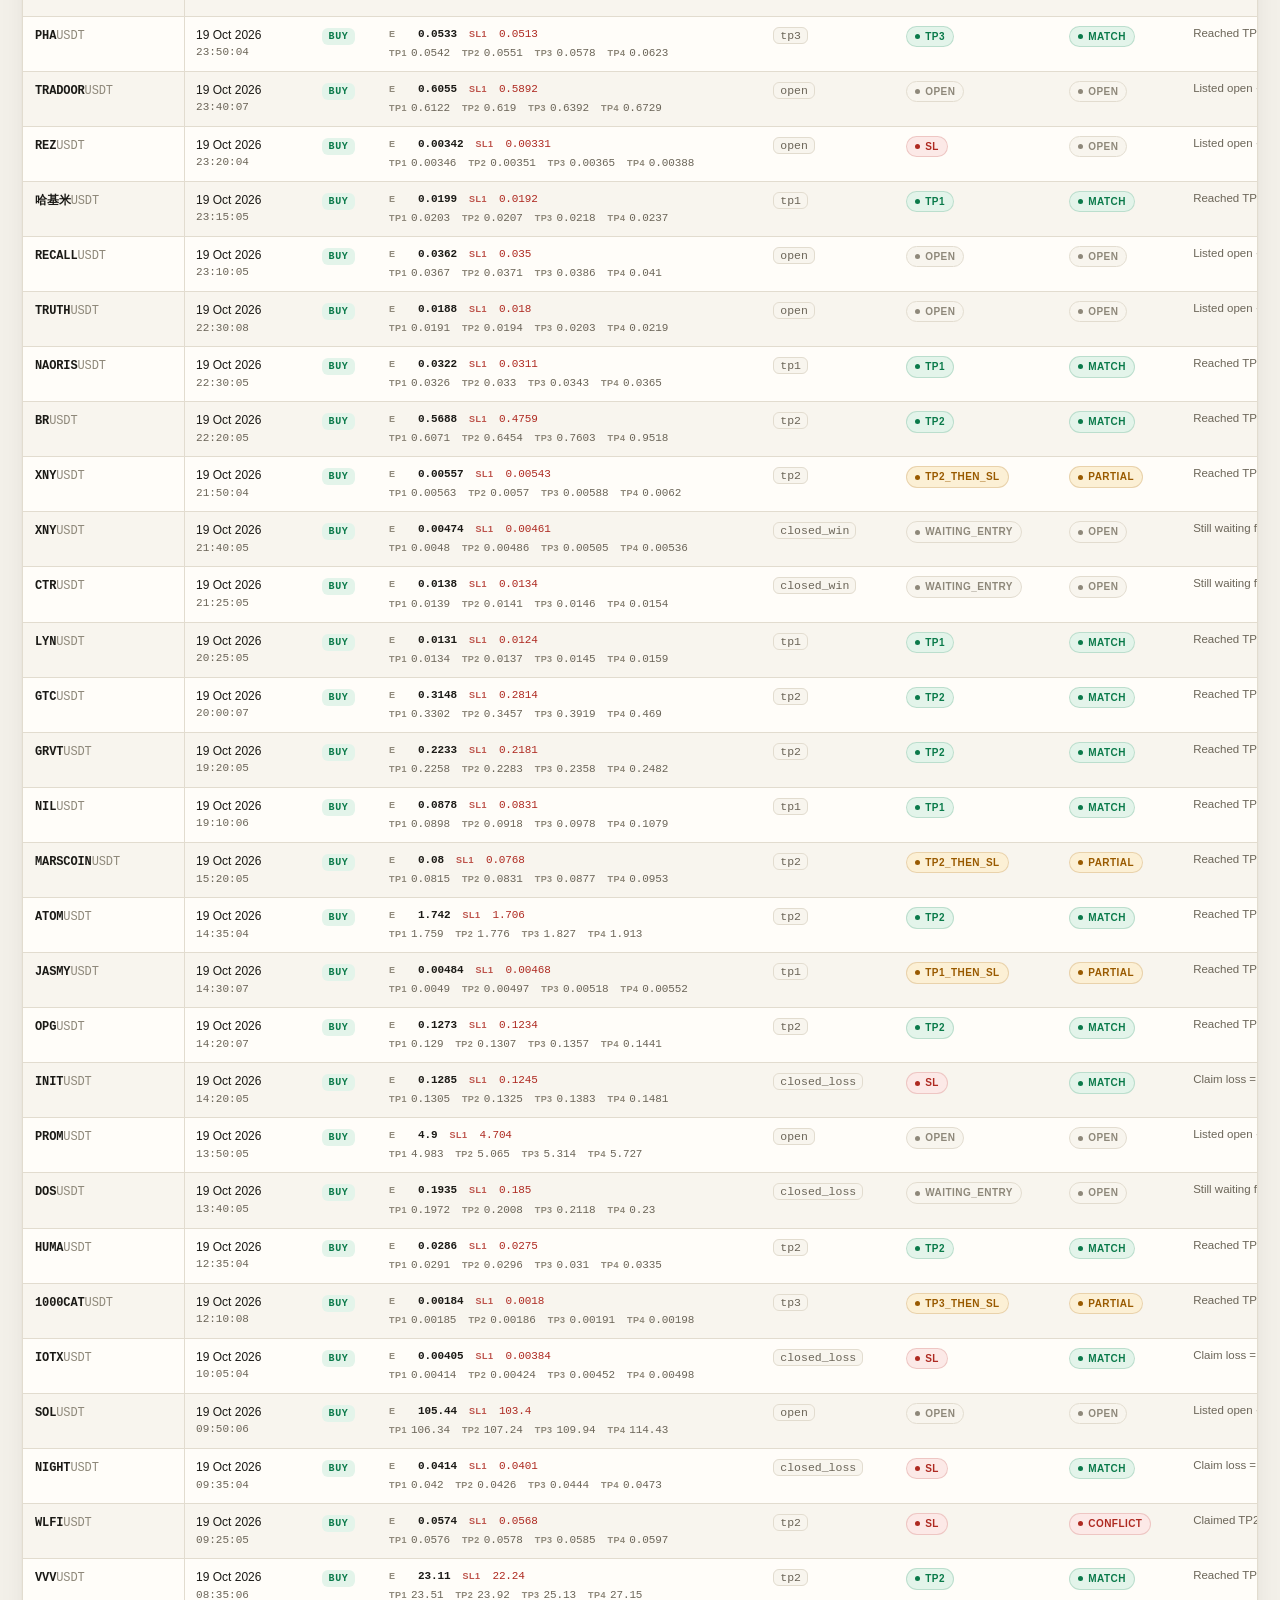
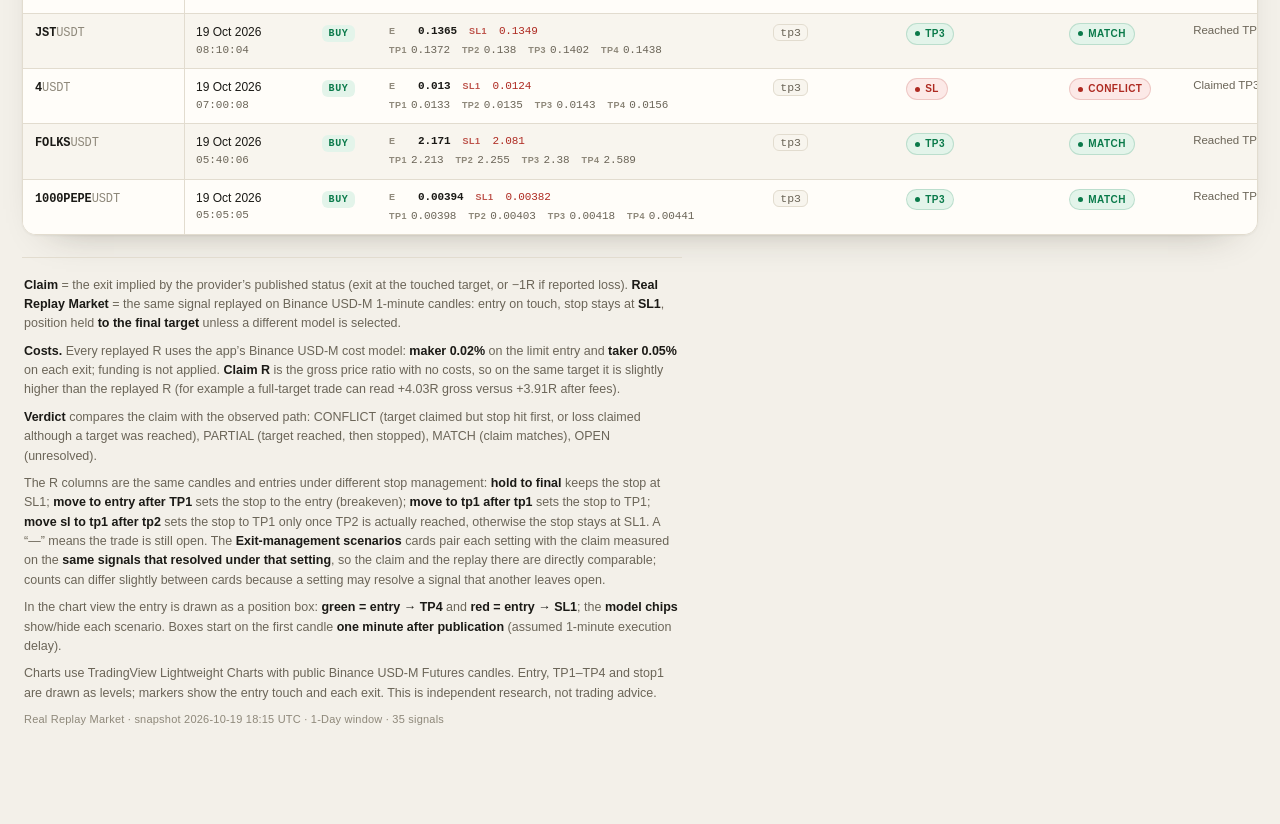
==== commit 8867cd6d: "Correct stop rule to TP1 after TP2 and refresh replay data/UI" ====
--- a/1d.html
+++ b/1d.html
@@ -174,41 +174,41 @@
       <div class="bar"><div class="bar-top"><span>Replay win rate</span><span>76.9%</span></div>
       <div class="bar-track"><div class="bar-fill" style="--w:76.9%"></div></div></div>
     </article><article class="card scen-card">
-      <div class="card-head"><h2><span class="dot"></span>move SL to TP2 after TP1</h2><span class="sub">20 resolved</span></div>
-      <p class="sc-rule">stop → TP2</p>
+      <div class="card-head"><h2><span class="dot"></span>move SL to TP1 after TP2</h2><span class="sub">17 resolved</span></div>
+      <p class="sc-rule">stop → TP1</p>
       <div class="sc-cols">
         <div class="sc-col claim">
           <div class="sc-col-h">LuxQuant claim <span>gross · same signals</span></div>
           <dl class="kpis">
-            <div><dt>Win rate</dt><dd>84.2%</dd></div>
-            <div><dt>Net R</dt><dd class="pos">+18.18R</dd></div>
-            <div><dt>Avg R</dt><dd class="pos">+0.957</dd></div>
-          </dl>
-          <div class="sc-split">
-            <span>16 wins <b class="pos">+21.18R</b></span>
+            <div><dt>Win rate</dt><dd>81.2%</dd></div>
+            <div><dt>Net R</dt><dd class="pos">+12.94R</dd></div>
+            <div><dt>Avg R</dt><dd class="pos">+0.809</dd></div>
+          </dl>
+          <div class="sc-split">
+            <span>13 wins <b class="pos">+15.94R</b></span>
             <span>3 losses <b class="neg">-3.00R</b></span>
           </div>
         </div>
         <div class="sc-col real">
           <div class="sc-col-h">Real Replay <span>after fees</span></div>
           <dl class="kpis">
-            <div><dt>Win rate</dt><dd>65.0%</dd></div>
-            <div><dt>Net R</dt><dd class="pos">+3.77R</dd></div>
-            <div><dt>Avg R</dt><dd class="pos">+0.189</dd></div>
-          </dl>
-          <div class="sc-split">
-            <span>13 wins <b class="pos">+10.77R</b></span>
+            <div><dt>Win rate</dt><dd>58.8%</dd></div>
+            <div><dt>Net R</dt><dd class="neg">-2.99R</dd></div>
+            <div><dt>Avg R</dt><dd class="neg">-0.176</dd></div>
+          </dl>
+          <div class="sc-split">
+            <span>10 wins <b class="pos">+4.01R</b></span>
             <span>7 losses <b class="neg">-7.00R</b></span>
           </div>
         </div>
       </div>
       <div class="sc-delta"><span class="lbl">Replay − Claim</span>
-        <span>Win rate <b class="neg">-19.2 pp</b></span>
-        <span>Net R <b class="neg">-14.41R</b></span>
-        <span>Avg <b class="neg">-0.768</b></span>
-      </div>
-      <div class="bar"><div class="bar-top"><span>Replay win rate</span><span>65.0%</span></div>
-      <div class="bar-track"><div class="bar-fill" style="--w:65.0%"></div></div></div>
+        <span>Win rate <b class="neg">-22.4 pp</b></span>
+        <span>Net R <b class="neg">-15.93R</b></span>
+        <span>Avg <b class="neg">-0.985</b></span>
+      </div>
+      <div class="bar"><div class="bar-top"><span>Replay win rate</span><span>58.8%</span></div>
+      <div class="bar-track"><div class="bar-fill" style="--w:58.8%"></div></div></div>
     </article></div>
   </section><section class="quality" aria-label="Claim vs observation">
     <div class="quality-head">
@@ -250,7 +250,7 @@
           <th>Pair</th><th data-sort="time" data-col="posted">Published <span class="arrow" data-arrow="posted">▼</span></th><th>Dir</th><th>Levels</th>
           <th>Claim</th><th>Real</th><th>Verdict</th><th>Detail</th>
           <th class="num" data-sort="num" data-col="claim">Claim R (gross) <span class="arrow" data-arrow="claim"></span></th>
-          <th class="num" data-sort="num" data-col="r_hold">hold to final <span class="arrow" data-arrow="r_hold"></span></th><th class="num" data-sort="num" data-col="r_entry">move to entry after TP1 <span class="arrow" data-arrow="r_entry"></span></th><th class="num" data-sort="num" data-col="r_tp1">move to TP1 after TP1 <span class="arrow" data-arrow="r_tp1"></span></th><th class="num" data-sort="num" data-col="r_tp2">move SL to TP2 after TP1 <span class="arrow" data-arrow="r_tp2"></span></th>
+          <th class="num" data-sort="num" data-col="r_hold">hold to final <span class="arrow" data-arrow="r_hold"></span></th><th class="num" data-sort="num" data-col="r_entry">move to entry after TP1 <span class="arrow" data-arrow="r_entry"></span></th><th class="num" data-sort="num" data-col="r_tp1">move to TP1 after TP1 <span class="arrow" data-arrow="r_tp1"></span></th><th class="num" data-sort="num" data-col="r_tp2">move SL to TP1 after TP2 <span class="arrow" data-arrow="r_tp2"></span></th>
           <th>Charts</th>
         </tr></thead>
         <tbody id="tbody"></tbody>
@@ -263,13 +263,17 @@
       <button class="close" id="mClose" type="button">Close ×</button>
     </div>
     <div class="modal-meta" id="mMeta"></div>
-    <div class="model-toggle" id="modelToggle" role="group" aria-label="Show models"><button type="button" class="mtog" data-model="claim" aria-pressed="true">Claim</button> <button type="button" class="mtog" data-model="hold" aria-pressed="true">Hold</button> <button type="button" class="mtog" data-model="entry" aria-pressed="true">Entry</button> <button type="button" class="mtog" data-model="tp1" aria-pressed="true">TP1</button> <button type="button" class="mtog" data-model="tp2" aria-pressed="true">TP2</button></div>
+    <div class="model-toggle" id="modelToggle" role="group" aria-label="Show models"><button type="button" class="mtog" data-model="claim" aria-pressed="true">Claim</button> <button type="button" class="mtog" data-model="hold" aria-pressed="true">Hold</button> <button type="button" class="mtog" data-model="entry" aria-pressed="true">Entry</button> <button type="button" class="mtog" data-model="tp1" aria-pressed="true">TP1</button> <button type="button" class="mtog" data-model="tp2" aria-pressed="true">TP2→TP1</button></div>
+    <div class="chart-tools">
+      <span>Scroll or pinch to zoom · drag to pan</span>
+      <button type="button" class="chartbtn" id="zoomReset">Reset zoom</button>
+    </div>
     <div class="chart-grid">
 <div class="chart-panel claim"><div class="cp-head"><b>LuxQuant claim</b><span class="r" id="r_claim">—</span></div><div class="chart-box" id="chart_claim"></div><div class="cp-note" id="note_claim">—</div></div>
 <div class="chart-panel app"><div class="cp-head"><b>hold to final</b><span class="r" id="r_hold">—</span></div><div class="chart-box" id="chart_hold"></div><div class="cp-note" id="note_hold">—</div></div>
 <div class="chart-panel app"><div class="cp-head"><b>move to entry after TP1</b><span class="r" id="r_entry">—</span></div><div class="chart-box" id="chart_entry"></div><div class="cp-note" id="note_entry">—</div></div>
 <div class="chart-panel app"><div class="cp-head"><b>move to TP1 after TP1</b><span class="r" id="r_tp1">—</span></div><div class="chart-box" id="chart_tp1"></div><div class="cp-note" id="note_tp1">—</div></div>
-<div class="chart-panel app"><div class="cp-head"><b>move SL to TP2 after TP1</b><span class="r" id="r_tp2">—</span></div><div class="chart-box" id="chart_tp2"></div><div class="cp-note" id="note_tp2">—</div></div>
+<div class="chart-panel app"><div class="cp-head"><b>move SL to TP1 after TP2</b><span class="r" id="r_tp2">—</span></div><div class="chart-box" id="chart_tp2"></div><div class="cp-note" id="note_tp2">—</div></div>
     </div>
     <div class="tl">
       <div class="tl-head">Event timeline <span id="tlSpan">UTC+7 · after publication</span></div>
@@ -288,8 +292,8 @@
   although a target was reached), PARTIAL (target reached, then stopped), MATCH (claim matches), OPEN (unresolved).</p>
   <p>The R columns are the same candles and entries under different stop management:
   <b>hold to final</b> keeps the stop at SL1; <b>move to entry after TP1</b> sets the stop to the entry (breakeven);
-  <b>move to tp1 after tp1</b> sets the stop to TP1; <b>move sl to tp2 after tp1</b> sets the stop to TP2 (it only binds
-  once TP2 is actually reached). A “—” means the trade is still open. The <b>Exit-management scenarios</b> cards pair each
+  <b>move to tp1 after tp1</b> sets the stop to TP1; <b>move sl to tp1 after tp2</b> sets the stop to TP1 only
+  once TP2 is actually reached, otherwise the stop stays at SL1. A “—” means the trade is still open. The <b>Exit-management scenarios</b> cards pair each
   setting with the claim measured on the <b>same signals that resolved under that setting</b>, so the claim and the replay
   there are directly comparable; counts can differ slightly between cards because a setting may resolve a signal that
   another leaves open.</p>
--- a/assets/style.css
+++ b/assets/style.css
@@ -332,6 +332,8 @@
 .modal-head .close{margin-left:auto;border:1px solid var(--line-strong);background:var(--surface);border-radius:8px;padding:6px 12px;cursor:pointer;color:var(--ink)}
 .modal-meta{display:flex;flex-wrap:wrap;gap:6px 16px;font-size:12.5px;color:var(--muted);margin:2px 0 12px}
 .model-toggle{display:flex;flex-wrap:wrap;gap:6px;margin:0 0 12px}
+.chart-tools{display:flex;flex-wrap:wrap;align-items:center;gap:10px;margin:0 0 12px;font-size:11.5px;color:var(--faint)}
+.chart-tools .chartbtn{margin-left:auto}
 .mtog{font:600 11px var(--sans);border:1px solid var(--line-strong);background:var(--surface);color:var(--muted);border-radius:999px;padding:4px 12px;cursor:pointer}
 .mtog[aria-pressed=true]{background:var(--accent-soft);border-color:var(--accent);color:var(--accent)}
 .chart-panel.off{display:none}
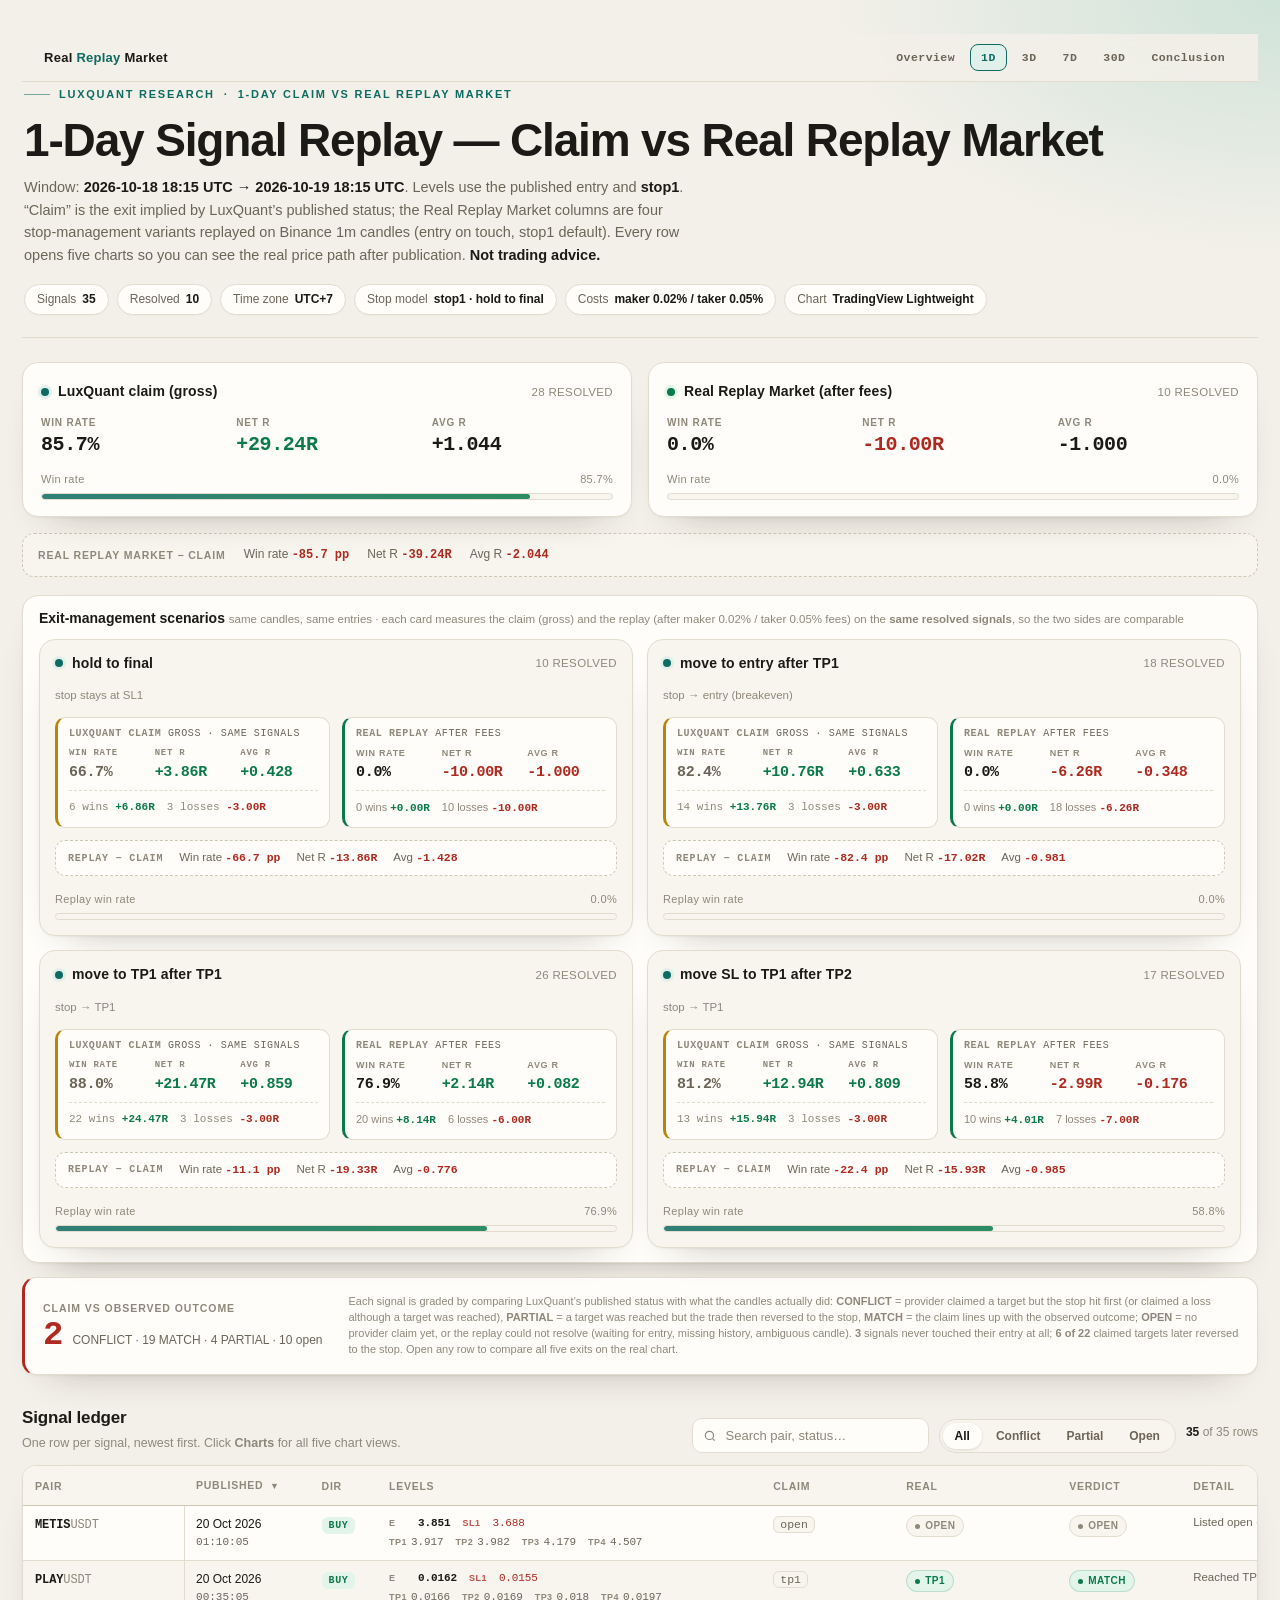
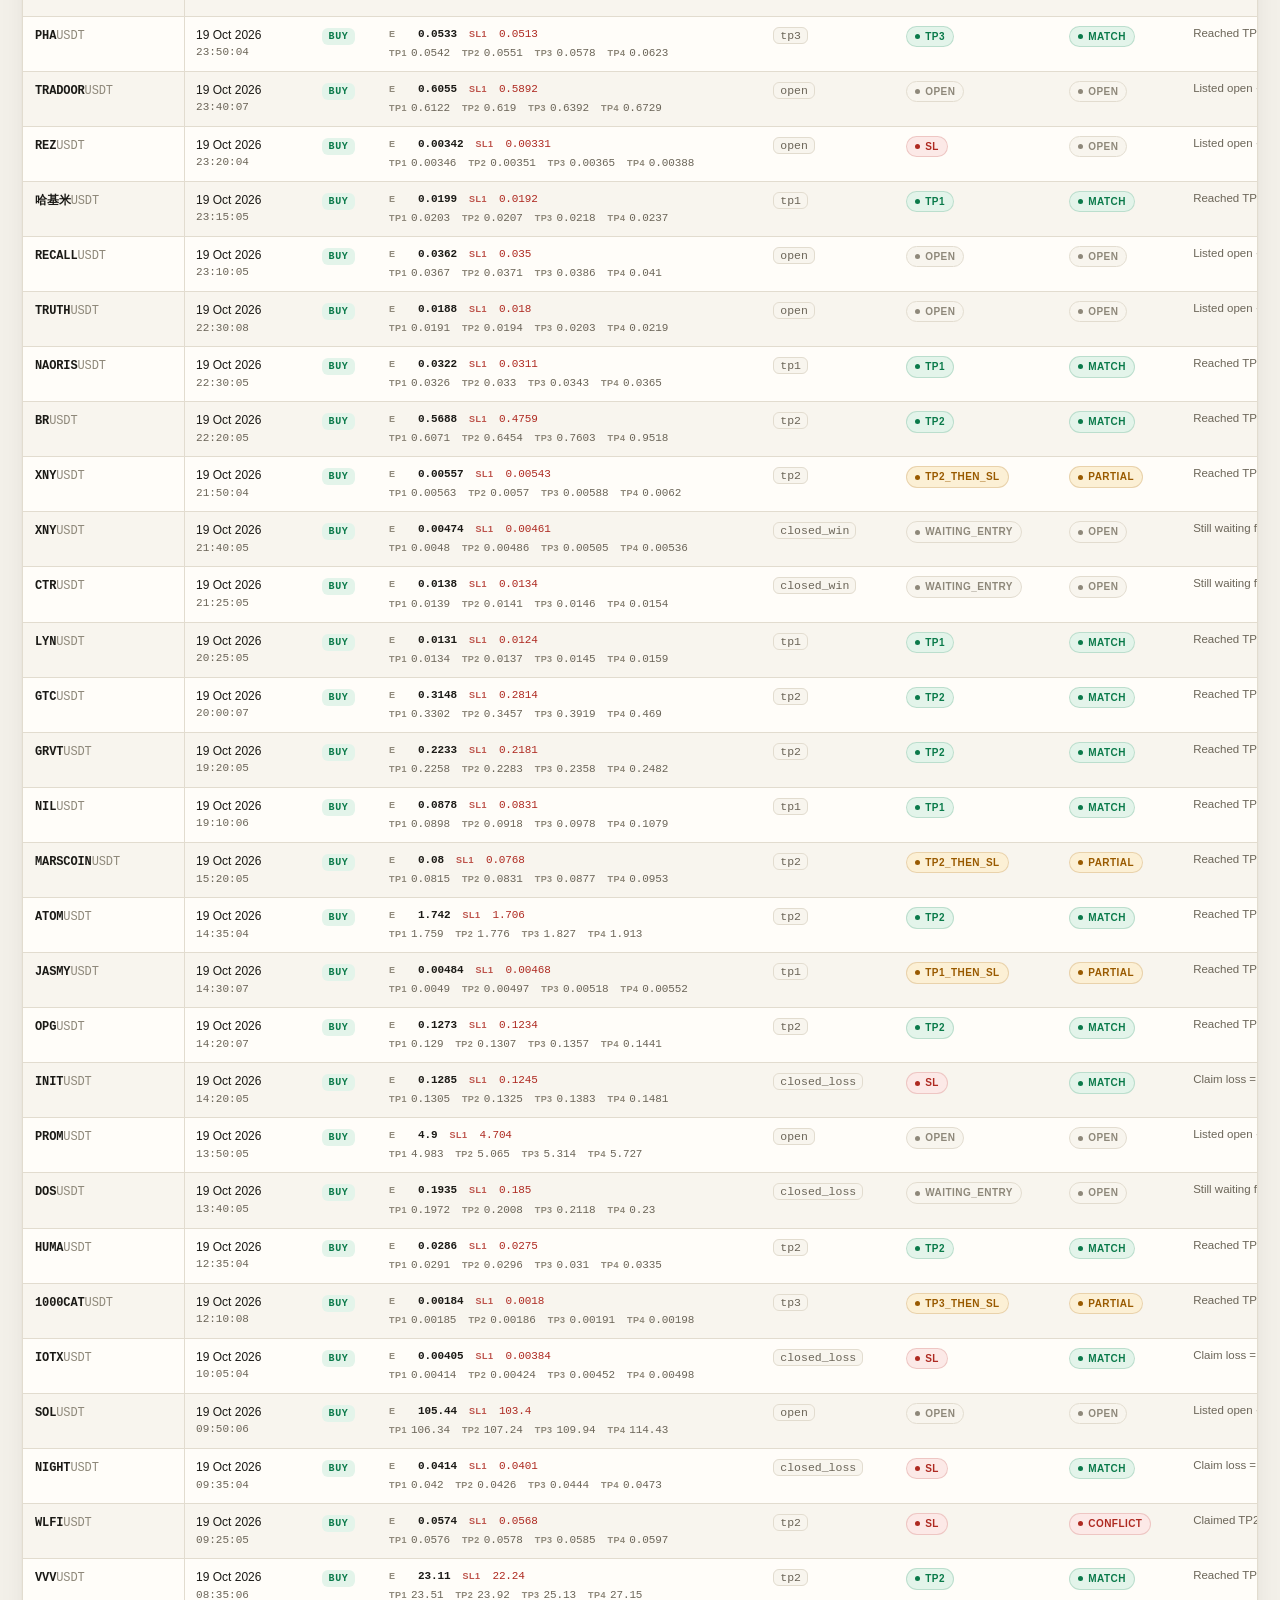
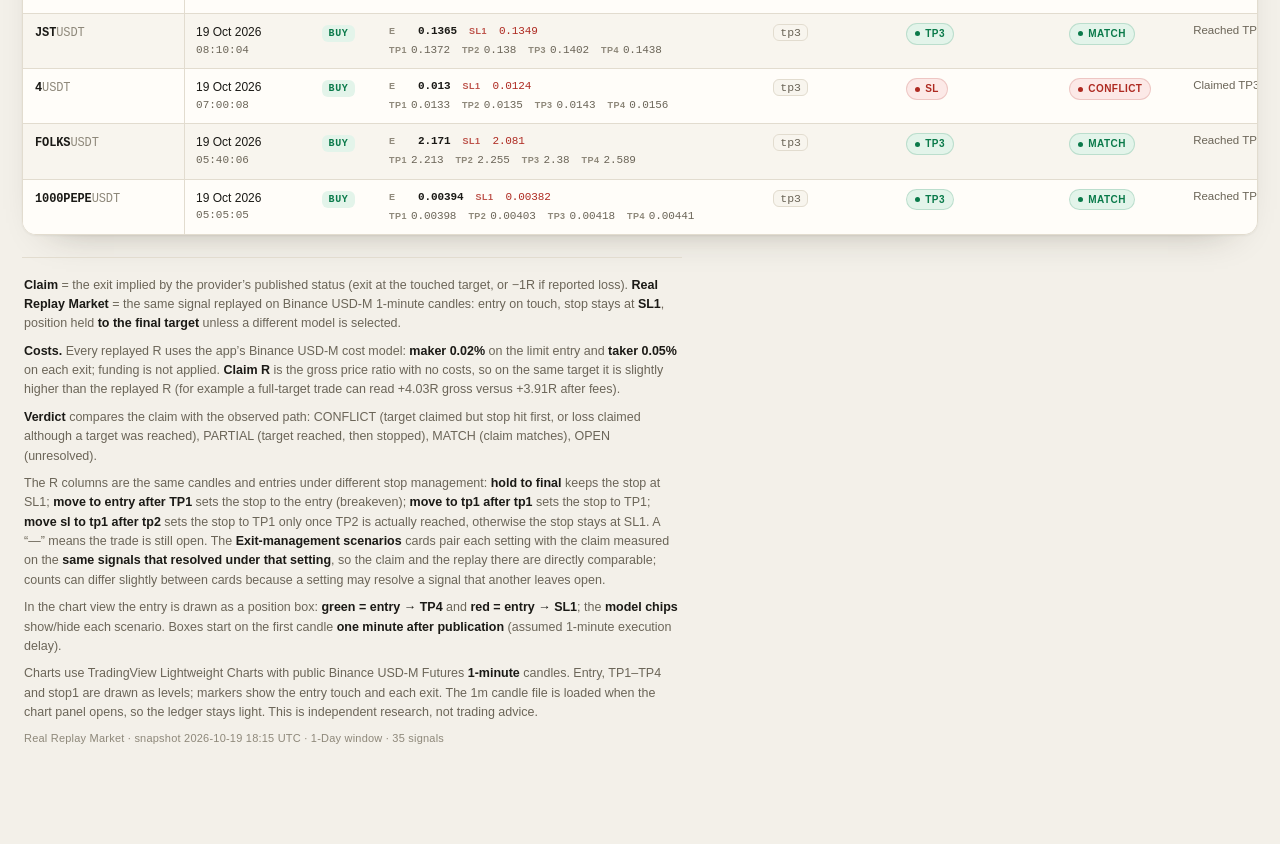
==== commit 93b477d5: "feat: use 1-minute candles for all charts" ====
--- a/1d.html
+++ b/1d.html
@@ -300,8 +300,9 @@
   <p>In the chart view the entry is drawn as a position box: <b>green = entry → TP4</b> and <b>red = entry → SL1</b>;
   the <b>model chips</b> show/hide each scenario. Boxes start on the first candle <b>one minute after publication</b>
   (assumed 1-minute execution delay).</p>
-  <p>Charts use TradingView Lightweight Charts with public Binance USD-M Futures candles. Entry, TP1–TP4 and stop1 are drawn as levels;
-  markers show the entry touch and each exit. This is independent research, not trading advice.</p>
+  <p>Charts use TradingView Lightweight Charts with public Binance USD-M Futures <b>1-minute</b> candles. Entry, TP1–TP4 and stop1 are drawn as levels;
+  markers show the entry touch and each exit. The 1m candle file is loaded when the chart panel opens, so the ledger stays light.
+  This is independent research, not trading advice.</p>
   <p class="foot">Real Replay Market · snapshot 2026-10-19 18:15 UTC · 1-Day window · 35 signals</p>
 </footer>
 </div>
